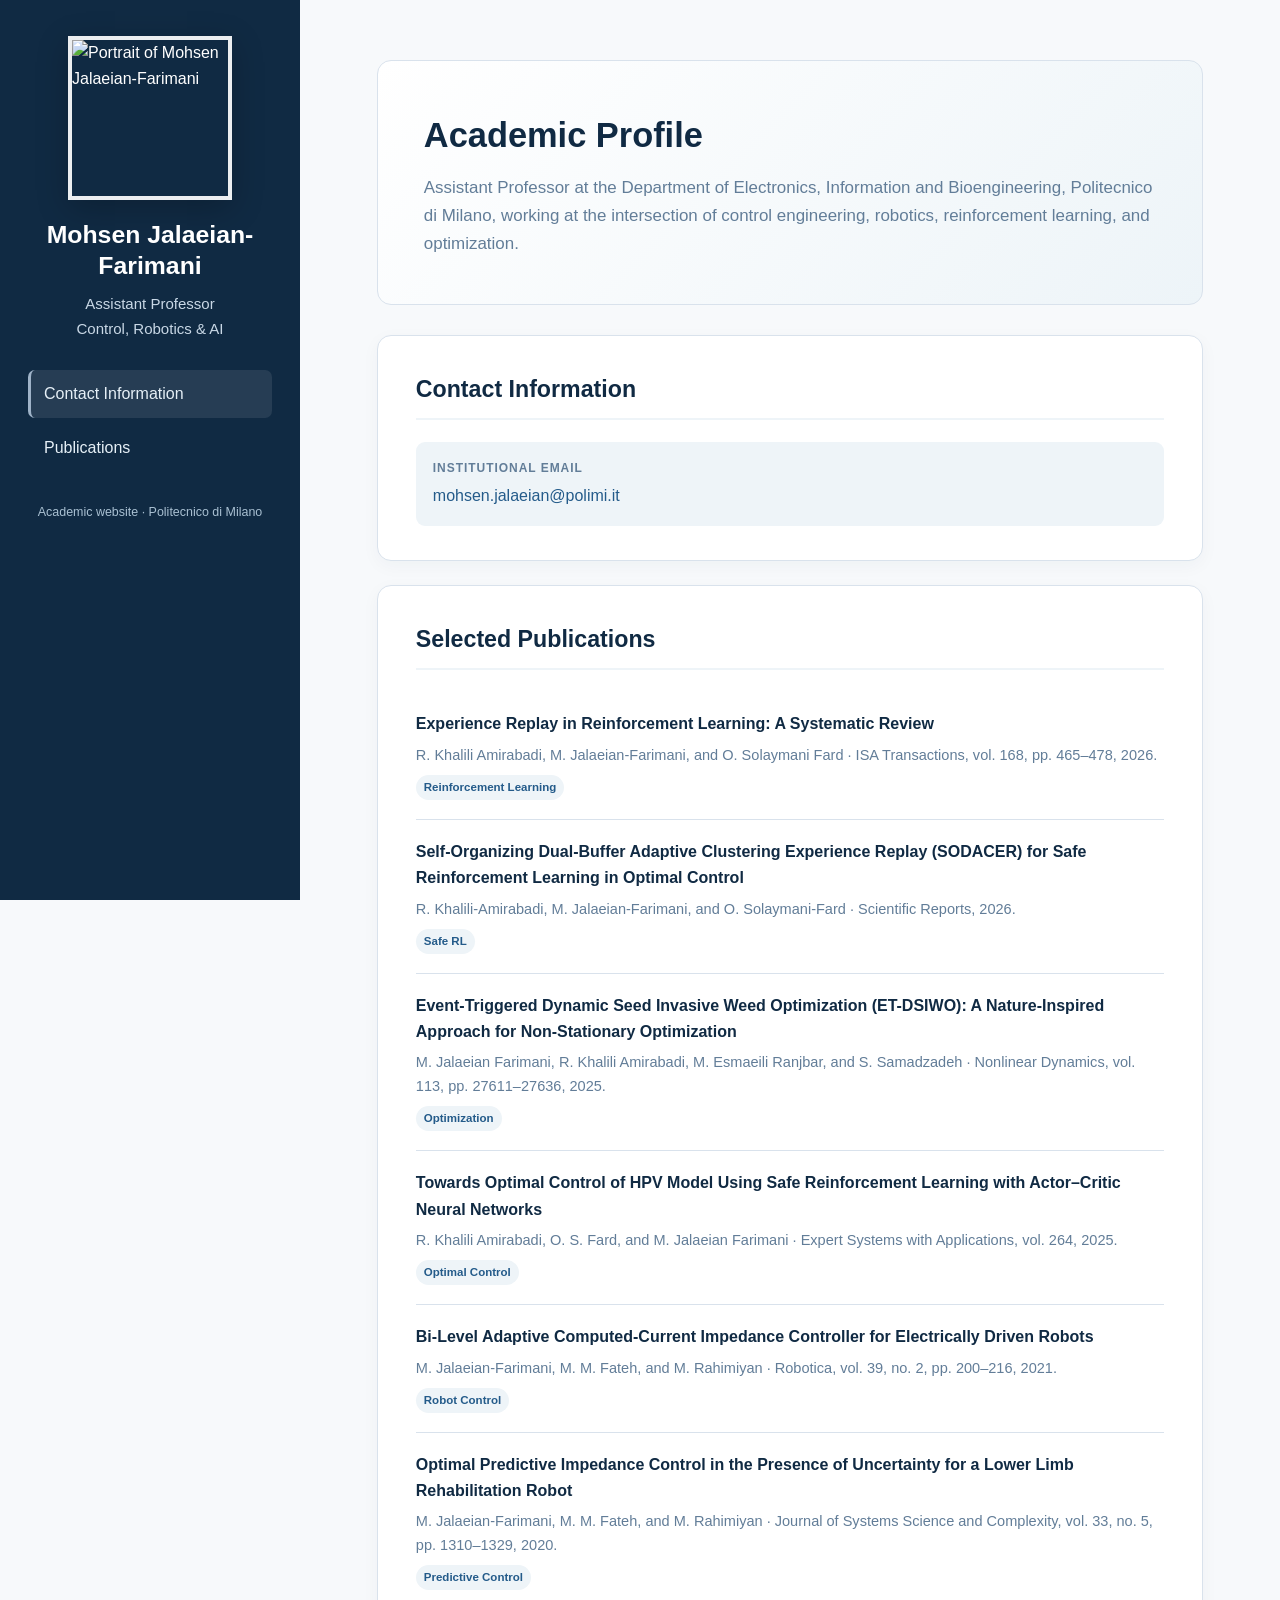
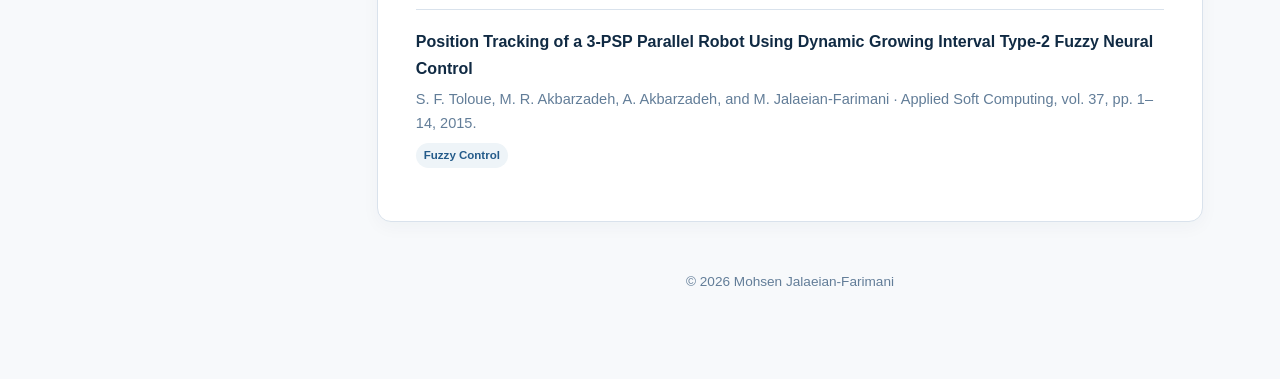
==== index.html @ bcf0e6d8 "Add files via upload" ====
<!DOCTYPE html>
<html lang="en">
<head>
  <meta charset="UTF-8">
  <meta name="viewport" content="width=device-width, initial-scale=1.0">
  <meta name="description" content="Academic profile and selected publications of Mohsen Jalaeian-Farimani.">
  <title>Mohsen Jalaeian-Farimani | Academic Profile</title>
  <style>
    :root{--navy:#102a43;--blue:#245b8a;--pale:#eef4f8;--text:#243b53;--muted:#627d98;--white:#fff;--line:#d9e2ec}
    *{box-sizing:border-box} html{scroll-behavior:smooth} body{margin:0;font-family:Inter,Segoe UI,Arial,sans-serif;color:var(--text);background:#f7f9fb;line-height:1.65}
    a{color:var(--blue);text-decoration:none} a:hover{text-decoration:underline}
    .layout{display:grid;grid-template-columns:300px 1fr;min-height:100vh}
    aside{position:fixed;inset:0 auto 0 0;width:300px;background:var(--navy);color:var(--white);padding:36px 28px;overflow-y:auto}
    .photo{width:164px;height:164px;display:block;margin:0 auto 20px;object-fit:cover;object-position:center;border:4px solid rgba(255,255,255,.92);box-shadow:0 8px 30px rgba(0,0,0,.22)}
    h1{font-size:1.55rem;line-height:1.25;text-align:center;margin:0}.role{text-align:center;color:#c9d8e6;font-size:.94rem;margin:10px 0 28px}
    nav a{display:block;color:#e6f0f7;padding:11px 13px;margin:6px 0;border-radius:7px;border-left:3px solid transparent}nav a:hover,nav a.active{background:rgba(255,255,255,.09);border-left-color:#9fb3c8;text-decoration:none}
    .side-note{font-size:.78rem;color:#a9c0d2;margin-top:30px;text-align:center}
    main{grid-column:2;padding:60px clamp(28px,6vw,90px);max-width:1150px}
    .hero{padding:46px;background:linear-gradient(135deg,#fff,#edf4f8);border:1px solid var(--line);border-radius:14px;margin-bottom:30px}
    .hero h2{font-size:2.15rem;color:var(--navy);margin:0 0 10px}.hero p{font-size:1.06rem;color:var(--muted);max-width:780px;margin:0}
    section{background:#fff;border:1px solid var(--line);border-radius:14px;padding:34px 38px;margin:24px 0;box-shadow:0 5px 18px rgba(16,42,67,.04)}
    h3{font-size:1.45rem;color:var(--navy);margin:0 0 22px;padding-bottom:10px;border-bottom:2px solid var(--pale)}
    .contact-grid{display:grid;grid-template-columns:repeat(auto-fit,minmax(230px,1fr));gap:15px}.contact-card{padding:17px;background:var(--pale);border-radius:9px}.label{display:block;font-size:.75rem;text-transform:uppercase;letter-spacing:.08em;color:var(--muted);font-weight:700;margin-bottom:4px}
    .publication{padding:19px 0;border-bottom:1px solid var(--line)}.publication:last-child{border-bottom:0}.publication-title{font-weight:700;color:var(--navy)}.publication-meta{font-size:.91rem;color:var(--muted);margin-top:5px}.tag{display:inline-block;font-size:.72rem;font-weight:700;background:var(--pale);color:var(--blue);padding:3px 8px;border-radius:999px;margin-top:8px}
    footer{color:var(--muted);font-size:.85rem;text-align:center;padding:25px}
    @media(max-width:820px){.layout{display:block}aside{position:relative;width:100%;min-height:auto}.photo{width:130px;height:130px}nav{display:flex;justify-content:center;gap:8px;flex-wrap:wrap}nav a{display:inline-block}main{padding:28px 18px}.hero,section{padding:25px 22px}.hero h2{font-size:1.7rem}}
  </style>
</head>
<body>
<div class="layout">
  <aside>
    <img class="photo" src="foto.png" alt="Portrait of Mohsen Jalaeian-Farimani">
    <h1>Mohsen Jalaeian-Farimani</h1>
    <div class="role">Assistant Professor<br>Control, Robotics &amp; AI</div>
    <nav aria-label="Main navigation">
      <a href="#contact">Contact Information</a>
      <a href="#publications">Publications</a>
    </nav>
    <div class="side-note">Academic website · Politecnico di Milano</div>
  </aside>

  <main>
    <header class="hero">
      <h2>Academic Profile</h2>
      <p>Assistant Professor at the Department of Electronics, Information and Bioengineering, Politecnico di Milano, working at the intersection of control engineering, robotics, reinforcement learning, and optimization.</p>
    </header>

    <section id="contact">
      <h3>Contact Information</h3>
      <div class="contact-grid">
        <div class="contact-card"><span class="label">Institutional email</span><a href="mailto:mohsen.jalaeian@polimi.it">mohsen.jalaeian@polimi.it</a></div>
      </div>
    </section>

    <section id="publications">
      <h3>Selected Publications</h3>
      <article class="publication"><div class="publication-title">Experience Replay in Reinforcement Learning: A Systematic Review</div><div class="publication-meta">R. Khalili Amirabadi, M. Jalaeian-Farimani, and O. Solaymani Fard · ISA Transactions, vol. 168, pp. 465–478, 2026.</div><span class="tag">Reinforcement Learning</span></article>
      <article class="publication"><div class="publication-title">Self-Organizing Dual-Buffer Adaptive Clustering Experience Replay (SODACER) for Safe Reinforcement Learning in Optimal Control</div><div class="publication-meta">R. Khalili-Amirabadi, M. Jalaeian-Farimani, and O. Solaymani-Fard · Scientific Reports, 2026.</div><span class="tag">Safe RL</span></article>
      <article class="publication"><div class="publication-title">Event-Triggered Dynamic Seed Invasive Weed Optimization (ET-DSIWO): A Nature-Inspired Approach for Non-Stationary Optimization</div><div class="publication-meta">M. Jalaeian Farimani, R. Khalili Amirabadi, M. Esmaeili Ranjbar, and S. Samadzadeh · Nonlinear Dynamics, vol. 113, pp. 27611–27636, 2025.</div><span class="tag">Optimization</span></article>
      <article class="publication"><div class="publication-title">Towards Optimal Control of HPV Model Using Safe Reinforcement Learning with Actor–Critic Neural Networks</div><div class="publication-meta">R. Khalili Amirabadi, O. S. Fard, and M. Jalaeian Farimani · Expert Systems with Applications, vol. 264, 2025.</div><span class="tag">Optimal Control</span></article>
      <article class="publication"><div class="publication-title">Bi-Level Adaptive Computed-Current Impedance Controller for Electrically Driven Robots</div><div class="publication-meta">M. Jalaeian-Farimani, M. M. Fateh, and M. Rahimiyan · Robotica, vol. 39, no. 2, pp. 200–216, 2021.</div><span class="tag">Robot Control</span></article>
      <article class="publication"><div class="publication-title">Optimal Predictive Impedance Control in the Presence of Uncertainty for a Lower Limb Rehabilitation Robot</div><div class="publication-meta">M. Jalaeian-Farimani, M. M. Fateh, and M. Rahimiyan · Journal of Systems Science and Complexity, vol. 33, no. 5, pp. 1310–1329, 2020.</div><span class="tag">Predictive Control</span></article>
      <article class="publication"><div class="publication-title">Position Tracking of a 3-PSP Parallel Robot Using Dynamic Growing Interval Type-2 Fuzzy Neural Control</div><div class="publication-meta">S. F. Toloue, M. R. Akbarzadeh, A. Akbarzadeh, and M. Jalaeian-Farimani · Applied Soft Computing, vol. 37, pp. 1–14, 2015.</div><span class="tag">Fuzzy Control</span></article>
    </section>
    <footer>© <span id="year"></span> Mohsen Jalaeian-Farimani</footer>
  </main>
</div>
<script>
  document.getElementById('year').textContent = new Date().getFullYear();
  const links=[...document.querySelectorAll('nav a')], sections=[...document.querySelectorAll('main section')];
  const observer=new IntersectionObserver(entries=>entries.forEach(entry=>{if(entry.isIntersecting){links.forEach(a=>a.classList.toggle('active',a.getAttribute('href')==='#'+entry.target.id));}}),{rootMargin:'-35% 0px -55%'});
  sections.forEach(section=>observer.observe(section));
</script>
</body>
</html>
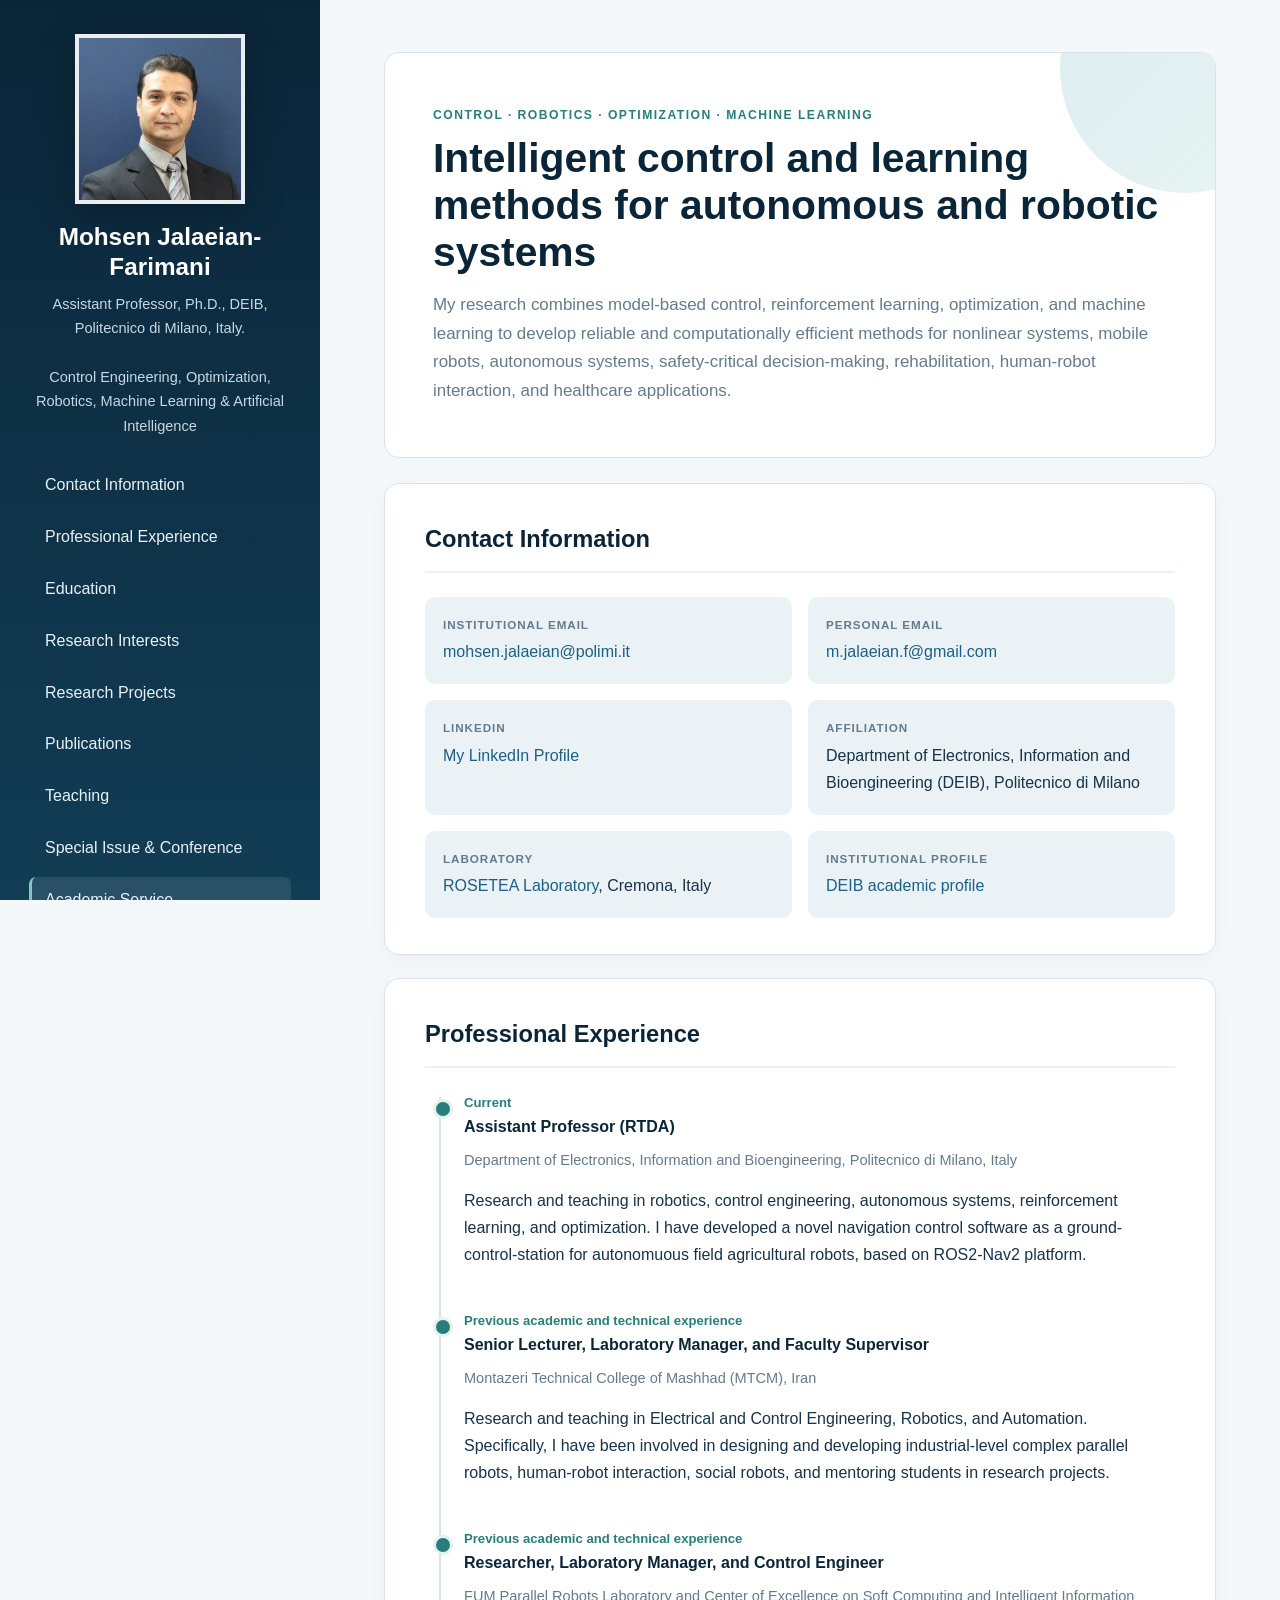
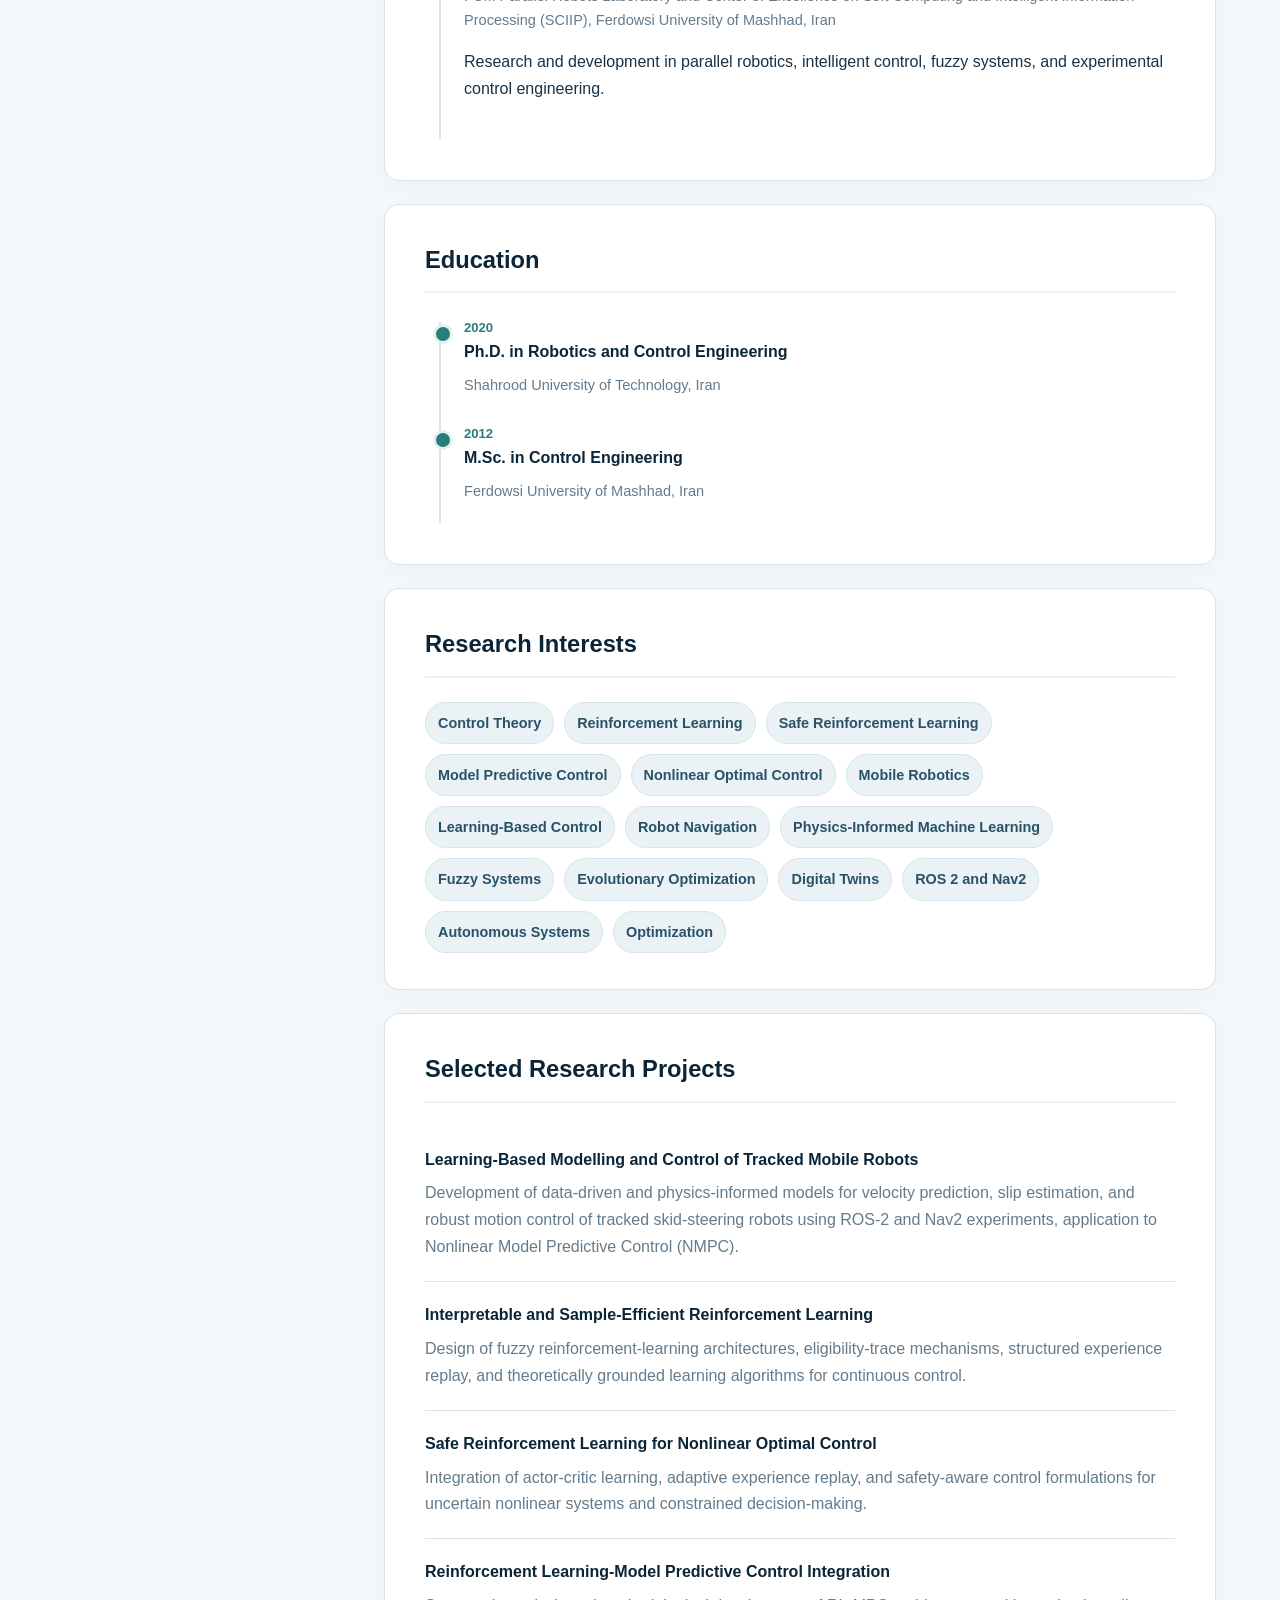
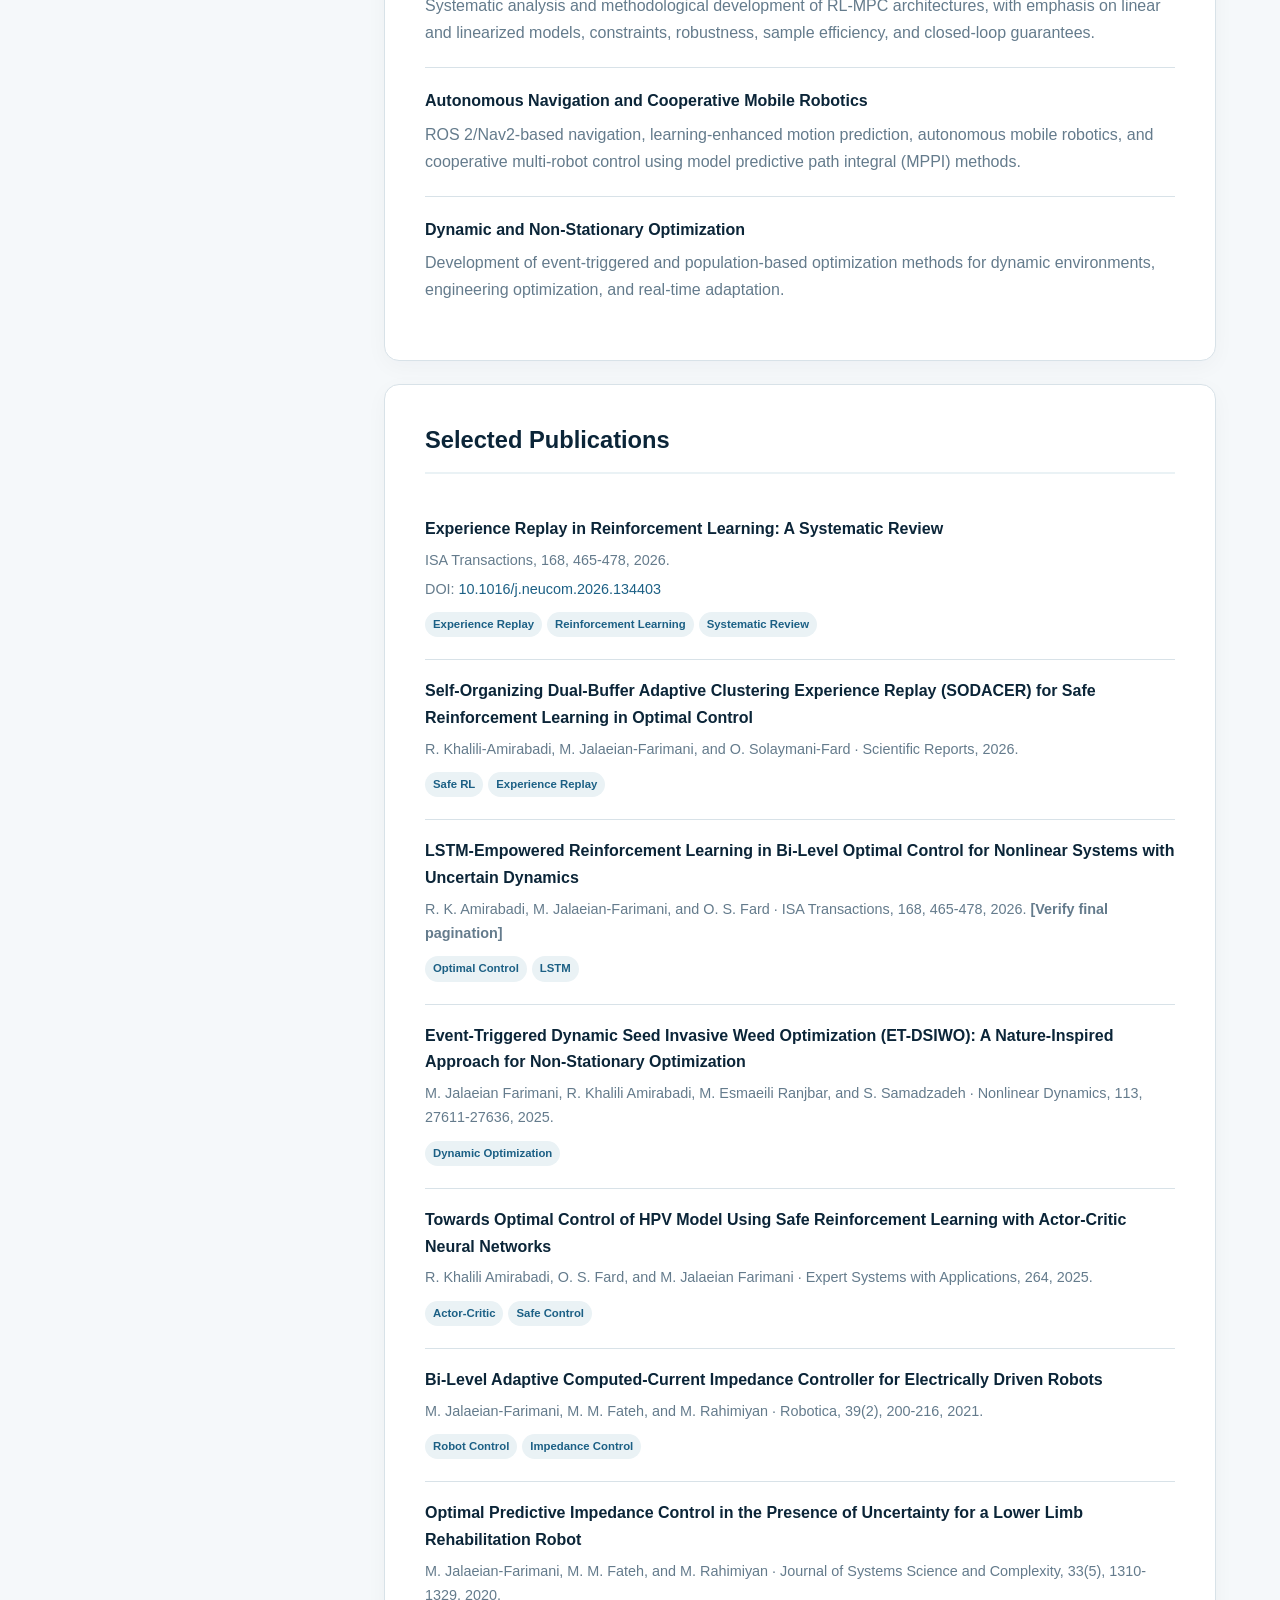
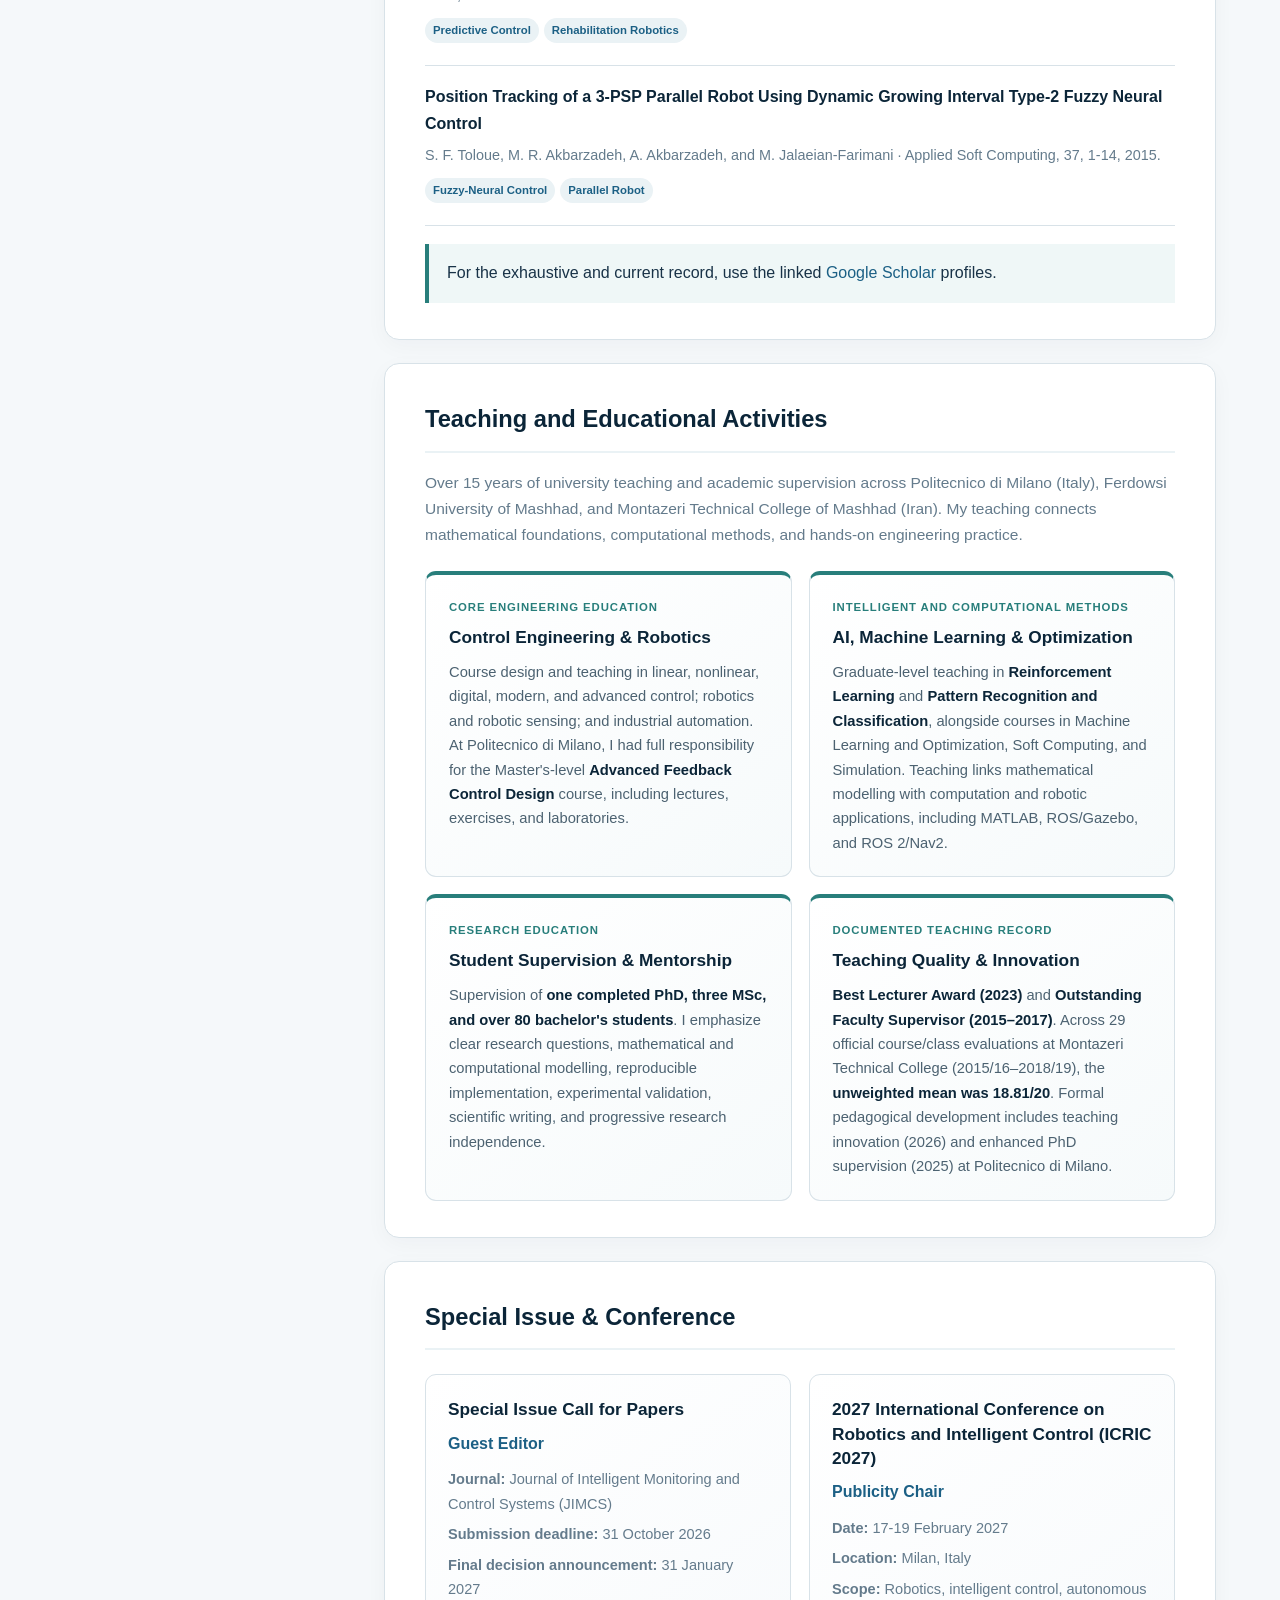
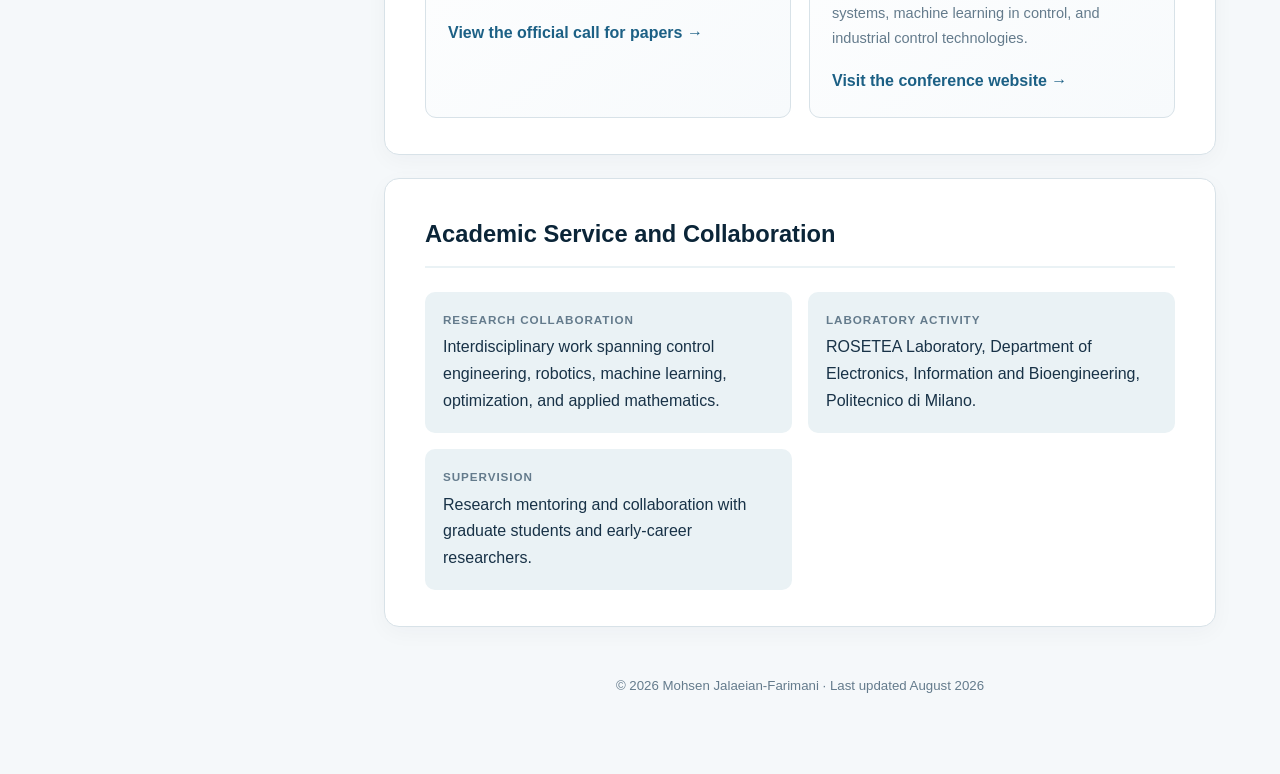
==== commit 5896afcc: "V3" ====
--- a/index.html
+++ b/index.html
@@ -3,73 +3,189 @@
 <head>
   <meta charset="UTF-8">
   <meta name="viewport" content="width=device-width, initial-scale=1.0">
-  <meta name="description" content="Academic profile and selected publications of Mohsen Jalaeian-Farimani.">
-  <title>Mohsen Jalaeian-Farimani | Academic Profile</title>
+  <meta name="description" content="Academic website of Mohsen Jalaeian-Farimani: control engineering, robotics, reinforcement learning, optimization, publications, and projects.">
+  <meta name="author" content="Mohsen Jalaeian-Farimani">
+  <title>Mohsen Jalaeian-Farimani | Control, Robotics and AI</title>
   <style>
-    :root{--navy:#102a43;--blue:#245b8a;--pale:#eef4f8;--text:#243b53;--muted:#627d98;--white:#fff;--line:#d9e2ec}
-    *{box-sizing:border-box} html{scroll-behavior:smooth} body{margin:0;font-family:Inter,Segoe UI,Arial,sans-serif;color:var(--text);background:#f7f9fb;line-height:1.65}
-    a{color:var(--blue);text-decoration:none} a:hover{text-decoration:underline}
-    .layout{display:grid;grid-template-columns:300px 1fr;min-height:100vh}
-    aside{position:fixed;inset:0 auto 0 0;width:300px;background:var(--navy);color:var(--white);padding:36px 28px;overflow-y:auto}
-    .photo{width:164px;height:164px;display:block;margin:0 auto 20px;object-fit:cover;object-position:center;border:4px solid rgba(255,255,255,.92);box-shadow:0 8px 30px rgba(0,0,0,.22)}
-    h1{font-size:1.55rem;line-height:1.25;text-align:center;margin:0}.role{text-align:center;color:#c9d8e6;font-size:.94rem;margin:10px 0 28px}
-    nav a{display:block;color:#e6f0f7;padding:11px 13px;margin:6px 0;border-radius:7px;border-left:3px solid transparent}nav a:hover,nav a.active{background:rgba(255,255,255,.09);border-left-color:#9fb3c8;text-decoration:none}
-    .side-note{font-size:.78rem;color:#a9c0d2;margin-top:30px;text-align:center}
-    main{grid-column:2;padding:60px clamp(28px,6vw,90px);max-width:1150px}
-    .hero{padding:46px;background:linear-gradient(135deg,#fff,#edf4f8);border:1px solid var(--line);border-radius:14px;margin-bottom:30px}
-    .hero h2{font-size:2.15rem;color:var(--navy);margin:0 0 10px}.hero p{font-size:1.06rem;color:var(--muted);max-width:780px;margin:0}
-    section{background:#fff;border:1px solid var(--line);border-radius:14px;padding:34px 38px;margin:24px 0;box-shadow:0 5px 18px rgba(16,42,67,.04)}
-    h3{font-size:1.45rem;color:var(--navy);margin:0 0 22px;padding-bottom:10px;border-bottom:2px solid var(--pale)}
-    .contact-grid{display:grid;grid-template-columns:repeat(auto-fit,minmax(230px,1fr));gap:15px}.contact-card{padding:17px;background:var(--pale);border-radius:9px}.label{display:block;font-size:.75rem;text-transform:uppercase;letter-spacing:.08em;color:var(--muted);font-weight:700;margin-bottom:4px}
-    .publication{padding:19px 0;border-bottom:1px solid var(--line)}.publication:last-child{border-bottom:0}.publication-title{font-weight:700;color:var(--navy)}.publication-meta{font-size:.91rem;color:var(--muted);margin-top:5px}.tag{display:inline-block;font-size:.72rem;font-weight:700;background:var(--pale);color:var(--blue);padding:3px 8px;border-radius:999px;margin-top:8px}
-    footer{color:var(--muted);font-size:.85rem;text-align:center;padding:25px}
-    @media(max-width:820px){.layout{display:block}aside{position:relative;width:100%;min-height:auto}.photo{width:130px;height:130px}nav{display:flex;justify-content:center;gap:8px;flex-wrap:wrap}nav a{display:inline-block}main{padding:28px 18px}.hero,section{padding:25px 22px}.hero h2{font-size:1.7rem}}
+    :root{--ink:#183247;--navy:#0b2538;--blue:#1c6085;--teal:#287e7b;--paper:#f5f8fa;--white:#fff;--muted:#647b8c;--line:#d8e2e8;--soft:#eaf2f5;--warn:#fff8df}
+    *{box-sizing:border-box}html{scroll-behavior:smooth}body{margin:0;font-family:Inter,"Segoe UI",Arial,sans-serif;color:var(--ink);background:var(--paper);line-height:1.68}a{color:var(--blue);text-decoration:none}a:hover{text-decoration:underline}
+    .shell{display:grid;grid-template-columns:320px minmax(0,1fr);min-height:100vh}.sidebar{position:fixed;left:0;top:0;bottom:0;width:320px;background:linear-gradient(180deg,var(--navy),#113d55);color:#fff;padding:34px 29px;overflow:auto}.portrait{width:170px;height:170px;object-fit:cover;display:block;margin:0 auto 18px;border:4px solid rgba(255,255,255,.92);box-shadow:0 12px 35px rgba(0,0,0,.25)}.name{text-align:center;font-size:1.52rem;line-height:1.25;margin:0}.subtitle{text-align:center;color:#c6d9e4;font-size:.91rem;margin:9px 0 24px}.sidebar nav a{display:flex;align-items:center;color:#e8f2f6;padding:10px 13px;border-radius:7px;margin:5px 0;border-left:3px solid transparent}.sidebar nav a:hover,.sidebar nav a.active{background:rgba(255,255,255,.1);border-left-color:#88c4c0;text-decoration:none}.quick-links{border-top:1px solid rgba(255,255,255,.18);margin-top:24px;padding-top:20px;display:flex;gap:10px;justify-content:center;flex-wrap:wrap}.quick-links a{font-size:.78rem;color:#e8f2f6;border:1px solid rgba(255,255,255,.3);padding:5px 9px;border-radius:999px}
+    main{grid-column:2;padding:52px clamp(28px,5vw,78px);max-width:1280px}.hero{position:relative;overflow:hidden;background:#fff;border:1px solid var(--line);border-radius:15px;padding:52px 48px;margin-bottom:25px}.hero:after{content:"";position:absolute;width:250px;height:250px;border-radius:50%;right:-95px;top:-110px;background:linear-gradient(135deg,#dcecf1,#e7f4f1)}.eyebrow{color:var(--teal);font-weight:800;letter-spacing:.12em;text-transform:uppercase;font-size:.76rem}.hero h2{font-size:2.55rem;line-height:1.15;color:var(--navy);margin:10px 0 15px;max-width:820px}.hero p{font-size:1.06rem;color:var(--muted);max-width:850px;margin:0}.draft-note{margin-top:20px;background:var(--warn);border-left:4px solid #ca9b20;padding:12px 15px;font-size:.86rem;max-width:900px}
+    section{background:#fff;border:1px solid var(--line);border-radius:15px;padding:36px 40px;margin:23px 0;box-shadow:0 6px 22px rgba(11,37,56,.035)}section h3{font-size:1.48rem;color:var(--navy);margin:0 0 24px;padding-bottom:11px;border-bottom:2px solid var(--soft)}h4{color:var(--navy);margin:0 0 7px}.grid{display:grid;grid-template-columns:repeat(auto-fit,minmax(240px,1fr));gap:16px}.card{padding:18px;background:var(--soft);border-radius:10px}.label{display:block;font-size:.73rem;text-transform:uppercase;letter-spacing:.08em;font-weight:800;color:var(--muted);margin-bottom:5px}.timeline{position:relative;margin-left:8px}.timeline:before{content:"";position:absolute;left:6px;top:5px;bottom:5px;width:2px;background:var(--line)}.timeline-item{position:relative;padding:0 0 25px 31px}.timeline-item:before{content:"";position:absolute;left:0;top:7px;width:14px;height:14px;border-radius:50%;background:var(--teal);border:3px solid #e3f1f0}.period{font-size:.82rem;color:var(--teal);font-weight:800}.meta{color:var(--muted);font-size:.91rem}.interests{display:flex;flex-wrap:wrap;gap:10px}.interest{background:var(--soft);border:1px solid #d4e6ea;padding:8px 12px;border-radius:999px;font-size:.9rem;font-weight:650;color:#285269}.project{padding:20px 0;border-bottom:1px solid var(--line)}.project:last-child,.pub:last-child{border-bottom:0}.project p{margin:6px 0 0;color:var(--muted)}.pub{padding:18px 0;border-bottom:1px solid var(--line)}.pub-title{font-weight:750;color:var(--navy)}.pub-meta{font-size:.9rem;color:var(--muted);margin-top:5px}.chips{margin-top:9px}.chip{display:inline-block;font-size:.71rem;font-weight:800;background:var(--soft);color:var(--blue);padding:3px 8px;border-radius:999px;margin:0 5px 4px 0}.two-col{display:grid;grid-template-columns:1fr 1fr;gap:20px}.event-grid{display:grid;grid-template-columns:repeat(auto-fit,minmax(290px,1fr));gap:18px}.event-card{padding:22px;border:1px solid var(--line);border-radius:11px;background:linear-gradient(145deg,#fff,#f7fafc)}.event-card h4{font-size:1.08rem;line-height:1.4;color:var(--navy);margin:0 0 9px}.event-role{font-weight:800;color:var(--blue);margin-bottom:10px}.event-meta{font-size:.91rem;color:var(--muted);margin:6px 0}.event-link{display:inline-block;margin-top:12px;font-weight:750}.callout{background:#eff7f7;border-left:4px solid var(--teal);padding:16px 18px;margin-top:18px}.footer{text-align:center;color:var(--muted);font-size:.83rem;padding:25px}
+    @media(max-width:880px){.shell{display:block}.sidebar{position:relative;width:100%;bottom:auto}.portrait{width:135px;height:135px}.sidebar nav{display:flex;flex-wrap:wrap;justify-content:center}.sidebar nav a{display:inline-flex}main{padding:27px 17px}.hero,section{padding:27px 23px}.hero h2{font-size:1.85rem}.two-col{grid-template-columns:1fr}}
+    @media print{.sidebar{display:none}.shell{display:block}main{padding:0;max-width:none}section,.hero{box-shadow:none;break-inside:avoid}.draft-note{display:none}}
+
+    /* Teaching: four balanced, responsive academic-profile cards */
+    .teaching-intro{max-width:880px;margin:-7px 0 23px;color:var(--muted);font-size:.97rem}
+    .teaching-grid{display:grid;grid-template-columns:repeat(2,minmax(0,1fr));gap:17px}
+    .teaching-card{min-width:0;padding:23px 23px 21px;border:1px solid var(--line);border-top:4px solid var(--teal);border-radius:11px;background:linear-gradient(145deg,#fff,#f6fafb)}
+    .teaching-card-kicker{display:block;margin-bottom:9px;color:var(--teal);font-size:.71rem;letter-spacing:.08em;font-weight:800;text-transform:uppercase}
+    .teaching-card h4{font-size:1.08rem;line-height:1.38;margin:0 0 10px}
+    .teaching-card p{font-size:.92rem;line-height:1.66;color:#4c6271;margin:0}
+    .teaching-card strong{color:var(--navy);font-weight:750}
+    @media(max-width:650px){.teaching-grid{grid-template-columns:1fr}.teaching-card{padding:20px}}
+    @media print{.teaching-card{break-inside:avoid}}
   </style>
 </head>
 <body>
-<div class="layout">
-  <aside>
-    <img class="photo" src="foto.png" alt="Portrait of Mohsen Jalaeian-Farimani">
-    <h1>Mohsen Jalaeian-Farimani</h1>
-    <div class="role">Assistant Professor<br>Control, Robotics &amp; AI</div>
-    <nav aria-label="Main navigation">
+<div class="shell">
+  <aside class="sidebar">
+    <img class="portrait" src="foto.png" alt="Portrait of Mohsen Jalaeian-Farimani">
+    <h1 class="name">Mohsen Jalaeian-Farimani</h1>
+    <div class="subtitle">Assistant Professor, Ph.D., DEIB, Politecnico di Milano, Italy.</div>
+    <div class="subtitle">Control Engineering, Optimization, Robotics, Machine Learning &amp; Artificial Intelligence</div>
+    <nav aria-label="Website sections">
       <a href="#contact">Contact Information</a>
+      <a href="#employment">Professional Experience</a>
+      <a href="#education">Education</a>
+      <a href="#interests">Research Interests</a>
+      <a href="#projects">Research Projects</a>
       <a href="#publications">Publications</a>
+      <a href="#teaching">Teaching</a>
+      <a href="#academic-events">Special Issue &amp; Conference</a>
+      <a href="#service">Academic Service</a>
     </nav>
-    <div class="side-note">Academic website · Politecnico di Milano</div>
+    <div class="quick-links">
+      <a href="https://scholar.google.com/citations?hl=en&amp;user=LU7XWE8AAAAJ" target="_blank" rel="noopener">Scholar</a>
+      <a href="https://re.public.polimi.it/cris/rp/rp246967" target="_blank" rel="noopener">Polimi Research</a>
+      <a href="https://github.com/MohsenJalaeian" target="_blank" rel="noopener">GitHub</a>
+      <a href="mailto:mohsen.jalaeian@polimi.it">Email</a>
+    </div>
   </aside>
 
   <main>
     <header class="hero">
-      <h2>Academic Profile</h2>
-      <p>Assistant Professor at the Department of Electronics, Information and Bioengineering, Politecnico di Milano, working at the intersection of control engineering, robotics, reinforcement learning, and optimization.</p>
+      <div class="eyebrow">Control · Robotics · Optimization · Machine Learning</div>
+      <h2>Intelligent control and learning methods for autonomous and robotic systems</h2>
+      <p>My research combines model-based control, reinforcement learning, optimization, and machine learning to develop reliable and computationally efficient methods for nonlinear systems, mobile robots, autonomous systems, safety-critical decision-making, rehabilitation, human-robot interaction, and healthcare applications.</p>
     </header>
 
     <section id="contact">
       <h3>Contact Information</h3>
-      <div class="contact-grid">
-        <div class="contact-card"><span class="label">Institutional email</span><a href="mailto:mohsen.jalaeian@polimi.it">mohsen.jalaeian@polimi.it</a></div>
+      <div class="grid">
+        <div class="card"><span class="label">Institutional email</span><a href="mailto:mohsen.jalaeian@polimi.it">mohsen.jalaeian@polimi.it</a></div>
+        <div class="card"><span class="label">Personal email</span><a href="mailto:m.jalaeian.f@gmail.com">m.jalaeian.f@gmail.com</a></div>
+        <div class="card"><span class="label">LinkedIn</span><a href="https://www.linkedin.com/in/mohsen-jalaeian-farimani/">My LinkedIn Profile</a></div>
+        <div class="card"><span class="label">Affiliation</span>Department of Electronics, Information and Bioengineering (DEIB), Politecnico di Milano</div>
+        <div class="card"><span class="label">Laboratory</span><a href="https://rosetea.deib.polimi.it/?page_id=155" target="_blank" rel="noopener">ROSETEA Laboratory</a>, Cremona, Italy</div>
+        <div class="card"><span class="label">Institutional profile</span><a href="https://www.deib.polimi.it/eng/people/details/2012404" target="_blank" rel="noopener">DEIB academic profile</a></div>
       </div>
+    </section>
+
+    <section id="employment">
+      <h3>Professional Experience</h3>
+      <div class="timeline">
+        <div class="timeline-item"><div class="period">Current</div><h4>Assistant Professor (RTDA)</h4><div class="meta">Department of Electronics, Information and Bioengineering, Politecnico di Milano, Italy</div><p>Research and teaching in robotics, control engineering, autonomous systems, reinforcement learning, and optimization. I have developed a novel navigation control software as a ground-control-station for autonomuous field agricultural robots, based on ROS2-Nav2 platform.</p></div>
+        <div class="timeline-item"><div class="period">Previous academic and technical experience</div><h4>Senior Lecturer, Laboratory Manager, and Faculty Supervisor</h4><div class="meta">Montazeri Technical College of Mashhad (MTCM), Iran</div><p>Research and teaching in Electrical and Control Engineering, Robotics, and Automation. Specifically, I have been involved in designing and developing industrial-level complex parallel robots, human-robot interaction, social robots, and mentoring students in research projects.</p></div>
+        <div class="timeline-item"><div class="period">Previous academic and technical experience</div><h4>Researcher, Laboratory Manager, and Control Engineer</h4><div class="meta">FUM Parallel Robots Laboratory and Center of Excellence on Soft Computing and Intelligent Information Processing (SCIIP), Ferdowsi University of Mashhad, Iran</div><p>Research and development in parallel robotics, intelligent control, fuzzy systems, and experimental control engineering.</p></div>
+      </div>
+    </section>
+
+    <section id="education">
+      <h3>Education</h3>
+      <div class="timeline">
+        <div class="timeline-item"><div class="period">2020</div><h4>Ph.D. in Robotics and Control Engineering</h4><div class="meta">Shahrood University of Technology, Iran</div></div>
+        <div class="timeline-item"><div class="period">2012</div><h4>M.Sc. in Control Engineering</h4><div class="meta">Ferdowsi University of Mashhad, Iran</div></div>
+      </div>
+    </section>
+
+    <section id="interests">
+      <h3>Research Interests</h3>
+      <div class="interests">
+        <span class="interest">Control Theory</span><span class="interest">Reinforcement Learning</span><span class="interest">Safe Reinforcement Learning</span><span class="interest">Model Predictive Control</span><span class="interest">Nonlinear Optimal Control</span><span class="interest">Mobile Robotics</span><span class="interest">Learning-Based Control</span><span class="interest">Robot Navigation</span><span class="interest">Physics-Informed Machine Learning</span><span class="interest">Fuzzy Systems</span><span class="interest">Evolutionary Optimization</span><span class="interest">Digital Twins</span><span class="interest">ROS 2 and Nav2</span><span class="interest">Autonomous Systems</span><span class="interest">Optimization</span>
+      </div>
+    </section>
+
+    <section id="projects">
+      <h3>Selected Research Projects</h3>
+      <article class="project"><h4>Learning-Based Modelling and Control of Tracked Mobile Robots</h4><p>Development of data-driven and physics-informed models for velocity prediction, slip estimation, and robust motion control of tracked skid-steering robots using ROS-2 and Nav2 experiments, application to Nonlinear Model Predictive Control (NMPC).</p></article>
+      <article class="project"><h4>Interpretable and Sample-Efficient Reinforcement Learning</h4><p>Design of fuzzy reinforcement-learning architectures, eligibility-trace mechanisms, structured experience replay, and theoretically grounded learning algorithms for continuous control.</p></article>
+      <article class="project"><h4>Safe Reinforcement Learning for Nonlinear Optimal Control</h4><p>Integration of actor-critic learning, adaptive experience replay, and safety-aware control formulations for uncertain nonlinear systems and constrained decision-making.</p></article>
+      <article class="project"><h4>Reinforcement Learning-Model Predictive Control Integration</h4><p>Systematic analysis and methodological development of RL-MPC architectures, with emphasis on linear and linearized models, constraints, robustness, sample efficiency, and closed-loop guarantees.</p></article>
+      <article class="project"><h4>Autonomous Navigation and Cooperative Mobile Robotics</h4><p>ROS 2/Nav2-based navigation, learning-enhanced motion prediction, autonomous mobile robotics, and cooperative multi-robot control using model predictive path integral (MPPI) methods.</p></article>
+      <article class="project"><h4>Dynamic and Non-Stationary Optimization</h4><p>Development of event-triggered and population-based optimization methods for dynamic environments, engineering optimization, and real-time adaptation.</p></article>
     </section>
 
     <section id="publications">
       <h3>Selected Publications</h3>
-      <article class="publication"><div class="publication-title">Experience Replay in Reinforcement Learning: A Systematic Review</div><div class="publication-meta">R. Khalili Amirabadi, M. Jalaeian-Farimani, and O. Solaymani Fard · ISA Transactions, vol. 168, pp. 465–478, 2026.</div><span class="tag">Reinforcement Learning</span></article>
-      <article class="publication"><div class="publication-title">Self-Organizing Dual-Buffer Adaptive Clustering Experience Replay (SODACER) for Safe Reinforcement Learning in Optimal Control</div><div class="publication-meta">R. Khalili-Amirabadi, M. Jalaeian-Farimani, and O. Solaymani-Fard · Scientific Reports, 2026.</div><span class="tag">Safe RL</span></article>
-      <article class="publication"><div class="publication-title">Event-Triggered Dynamic Seed Invasive Weed Optimization (ET-DSIWO): A Nature-Inspired Approach for Non-Stationary Optimization</div><div class="publication-meta">M. Jalaeian Farimani, R. Khalili Amirabadi, M. Esmaeili Ranjbar, and S. Samadzadeh · Nonlinear Dynamics, vol. 113, pp. 27611–27636, 2025.</div><span class="tag">Optimization</span></article>
-      <article class="publication"><div class="publication-title">Towards Optimal Control of HPV Model Using Safe Reinforcement Learning with Actor–Critic Neural Networks</div><div class="publication-meta">R. Khalili Amirabadi, O. S. Fard, and M. Jalaeian Farimani · Expert Systems with Applications, vol. 264, 2025.</div><span class="tag">Optimal Control</span></article>
-      <article class="publication"><div class="publication-title">Bi-Level Adaptive Computed-Current Impedance Controller for Electrically Driven Robots</div><div class="publication-meta">M. Jalaeian-Farimani, M. M. Fateh, and M. Rahimiyan · Robotica, vol. 39, no. 2, pp. 200–216, 2021.</div><span class="tag">Robot Control</span></article>
-      <article class="publication"><div class="publication-title">Optimal Predictive Impedance Control in the Presence of Uncertainty for a Lower Limb Rehabilitation Robot</div><div class="publication-meta">M. Jalaeian-Farimani, M. M. Fateh, and M. Rahimiyan · Journal of Systems Science and Complexity, vol. 33, no. 5, pp. 1310–1329, 2020.</div><span class="tag">Predictive Control</span></article>
-      <article class="publication"><div class="publication-title">Position Tracking of a 3-PSP Parallel Robot Using Dynamic Growing Interval Type-2 Fuzzy Neural Control</div><div class="publication-meta">S. F. Toloue, M. R. Akbarzadeh, A. Akbarzadeh, and M. Jalaeian-Farimani · Applied Soft Computing, vol. 37, pp. 1–14, 2015.</div><span class="tag">Fuzzy Control</span></article>
+      <article class="pub"><div class="pub-title">Experience Replay in Reinforcement Learning: A Systematic Review</div><div class="pub-meta">ISA Transactions, 168, 465-478, 2026.</div><div class="pub-meta">DOI: <a href="https://doi.org/10.1016/j.neucom.2026.134403" target="_blank" rel="noopener">10.1016/j.neucom.2026.134403</a></div><div class="chips"><span class="chip">Experience Replay</span><span class="chip">Reinforcement Learning</span><span class="chip">Systematic Review</span></div></article>
+      <article class="pub"><div class="pub-title">Self-Organizing Dual-Buffer Adaptive Clustering Experience Replay (SODACER) for Safe Reinforcement Learning in Optimal Control</div><div class="pub-meta">R. Khalili-Amirabadi, M. Jalaeian-Farimani, and O. Solaymani-Fard · Scientific Reports, 2026.</div><div class="chips"><span class="chip">Safe RL</span><span class="chip">Experience Replay</span></div></article>
+      <article class="pub"><div class="pub-title">LSTM-Empowered Reinforcement Learning in Bi-Level Optimal Control for Nonlinear Systems with Uncertain Dynamics</div><div class="pub-meta">R. K. Amirabadi, M. Jalaeian-Farimani, and O. S. Fard · ISA Transactions, 168, 465-478, 2026. <strong>[Verify final pagination]</strong></div><div class="chips"><span class="chip">Optimal Control</span><span class="chip">LSTM</span></div></article>
+      <article class="pub"><div class="pub-title">Event-Triggered Dynamic Seed Invasive Weed Optimization (ET-DSIWO): A Nature-Inspired Approach for Non-Stationary Optimization</div><div class="pub-meta">M. Jalaeian Farimani, R. Khalili Amirabadi, M. Esmaeili Ranjbar, and S. Samadzadeh · Nonlinear Dynamics, 113, 27611-27636, 2025.</div><div class="chips"><span class="chip">Dynamic Optimization</span></div></article>
+      <article class="pub"><div class="pub-title">Towards Optimal Control of HPV Model Using Safe Reinforcement Learning with Actor-Critic Neural Networks</div><div class="pub-meta">R. Khalili Amirabadi, O. S. Fard, and M. Jalaeian Farimani · Expert Systems with Applications, 264, 2025.</div><div class="chips"><span class="chip">Actor-Critic</span><span class="chip">Safe Control</span></div></article>
+      <article class="pub"><div class="pub-title">Bi-Level Adaptive Computed-Current Impedance Controller for Electrically Driven Robots</div><div class="pub-meta">M. Jalaeian-Farimani, M. M. Fateh, and M. Rahimiyan · Robotica, 39(2), 200-216, 2021.</div><div class="chips"><span class="chip">Robot Control</span><span class="chip">Impedance Control</span></div></article>
+      <article class="pub"><div class="pub-title">Optimal Predictive Impedance Control in the Presence of Uncertainty for a Lower Limb Rehabilitation Robot</div><div class="pub-meta">M. Jalaeian-Farimani, M. M. Fateh, and M. Rahimiyan · Journal of Systems Science and Complexity, 33(5), 1310-1329, 2020.</div><div class="chips"><span class="chip">Predictive Control</span><span class="chip">Rehabilitation Robotics</span></div></article>
+      <article class="pub"><div class="pub-title">Position Tracking of a 3-PSP Parallel Robot Using Dynamic Growing Interval Type-2 Fuzzy Neural Control</div><div class="pub-meta">S. F. Toloue, M. R. Akbarzadeh, A. Akbarzadeh, and M. Jalaeian-Farimani · Applied Soft Computing, 37, 1-14, 2015.</div><div class="chips"><span class="chip">Fuzzy-Neural Control</span><span class="chip">Parallel Robot</span></div></article>
+      <div class="callout">For the exhaustive and current record, use the linked <a href="https://scholar.google.com/citations?hl=en&amp;user=LU7XWE8AAAAJ">Google Scholar</a> profiles.</div>
     </section>
-    <footer>© <span id="year"></span> Mohsen Jalaeian-Farimani</footer>
+
+    <section id="teaching" aria-labelledby="teaching-title">
+      <h3 id="teaching-title">Teaching and Educational Activities</h3>
+      <p class="teaching-intro">Over 15 years of university teaching and academic supervision across Politecnico di Milano (Italy), Ferdowsi University of Mashhad, and Montazeri Technical College of Mashhad (Iran). My teaching connects mathematical foundations, computational methods, and hands-on engineering practice.</p>
+      <div class="teaching-grid">
+        <article class="teaching-card">
+          <span class="teaching-card-kicker">Core engineering education</span>
+          <h4>Control Engineering &amp; Robotics</h4>
+          <p>Course design and teaching in linear, nonlinear, digital, modern, and advanced control; robotics and robotic sensing; and industrial automation. At Politecnico di Milano, I had full responsibility for the Master's-level <strong>Advanced Feedback Control Design</strong> course, including lectures, exercises, and laboratories.</p>
+        </article>
+        <article class="teaching-card">
+          <span class="teaching-card-kicker">Intelligent and computational methods</span>
+          <h4>AI, Machine Learning &amp; Optimization</h4>
+          <p>Graduate-level teaching in <strong>Reinforcement Learning</strong> and <strong>Pattern Recognition and Classification</strong>, alongside courses in Machine Learning and Optimization, Soft Computing, and Simulation. Teaching links mathematical modelling with computation and robotic applications, including MATLAB, ROS/Gazebo, and ROS 2/Nav2.</p>
+        </article>
+        <article class="teaching-card">
+          <span class="teaching-card-kicker">Research education</span>
+          <h4>Student Supervision &amp; Mentorship</h4>
+          <p>Supervision of <strong>one completed PhD, three MSc, and over 80 bachelor's students</strong>. I emphasize clear research questions, mathematical and computational modelling, reproducible implementation, experimental validation, scientific writing, and progressive research independence.</p>
+        </article>
+        <article class="teaching-card">
+          <span class="teaching-card-kicker">Documented teaching record</span>
+          <h4>Teaching Quality &amp; Innovation</h4>
+          <p><strong>Best Lecturer Award (2023)</strong> and <strong>Outstanding Faculty Supervisor (2015–2017)</strong>. Across 29 official course/class evaluations at Montazeri Technical College (2015/16–2018/19), the <strong>unweighted mean was 18.81/20</strong>. Formal pedagogical development includes teaching innovation (2026) and enhanced PhD supervision (2025) at Politecnico di Milano.</p>
+        </article>
+      </div>
+    </section>
+
+    <section id="academic-events">
+      <h3>Special Issue &amp; Conference</h3>
+      <div class="event-grid">
+        <article class="event-card">
+          <h4>Special Issue Call for Papers</h4>
+          <div class="event-role">Guest Editor</div>
+          <div class="event-meta"><strong>Journal:</strong> Journal of Intelligent Monitoring and Control Systems (JIMCS)</div>
+          <div class="event-meta"><strong>Submission deadline:</strong> 31 October 2026</div>
+          <div class="event-meta"><strong>Final decision announcement:</strong> 31 January 2027</div>
+          <a class="event-link" href="https://www.volksonpress.com/journal/jimcs/call-for-papers/2084162466402562049" target="_blank" rel="noopener noreferrer">View the official call for papers →</a>
+        </article>
+
+        <article class="event-card">
+          <h4>2027 International Conference on Robotics and Intelligent Control (ICRIC 2027)</h4>
+          <div class="event-role">Publicity Chair</div>
+          <div class="event-meta"><strong>Date:</strong> 17-19 February 2027</div>
+          <div class="event-meta"><strong>Location:</strong> Milan, Italy</div>
+          <div class="event-meta"><strong>Scope:</strong> Robotics, intelligent control, autonomous systems, machine learning in control, and industrial control technologies.</div>
+          <a class="event-link" href="https://icric.org/" target="_blank" rel="noopener noreferrer">Visit the conference website →</a>
+        </article>
+      </div>
+    </section>
+
+    <section id="service">
+      <h3>Academic Service and Collaboration</h3>
+      <div class="grid">
+        <div class="card"><span class="label">Research collaboration</span>Interdisciplinary work spanning control engineering, robotics, machine learning, optimization, and applied mathematics.</div>
+        <div class="card"><span class="label">Laboratory activity</span>ROSETEA Laboratory, Department of Electronics, Information and Bioengineering, Politecnico di Milano.</div>
+        <div class="card"><span class="label">Supervision</span>Research mentoring and collaboration with graduate students and early-career researchers.</div>
+      </div>
+    </section>
+    <div class="footer">© <span id="year"></span> Mohsen Jalaeian-Farimani · Last updated <span id="updated"></span></div>
   </main>
 </div>
 <script>
-  document.getElementById('year').textContent = new Date().getFullYear();
+  document.getElementById('year').textContent=new Date().getFullYear();
+  document.getElementById('updated').textContent='August 2026';
   const links=[...document.querySelectorAll('nav a')], sections=[...document.querySelectorAll('main section')];
-  const observer=new IntersectionObserver(entries=>entries.forEach(entry=>{if(entry.isIntersecting){links.forEach(a=>a.classList.toggle('active',a.getAttribute('href')==='#'+entry.target.id));}}),{rootMargin:'-35% 0px -55%'});
-  sections.forEach(section=>observer.observe(section));
+  const observer=new IntersectionObserver(entries=>entries.forEach(entry=>{if(entry.isIntersecting){links.forEach(a=>a.classList.toggle('active',a.getAttribute('href')==='#'+entry.target.id));}}),{rootMargin:'-30% 0px -60%'});
+  sections.forEach(s=>observer.observe(s));
 </script>
 </body>
 </html>
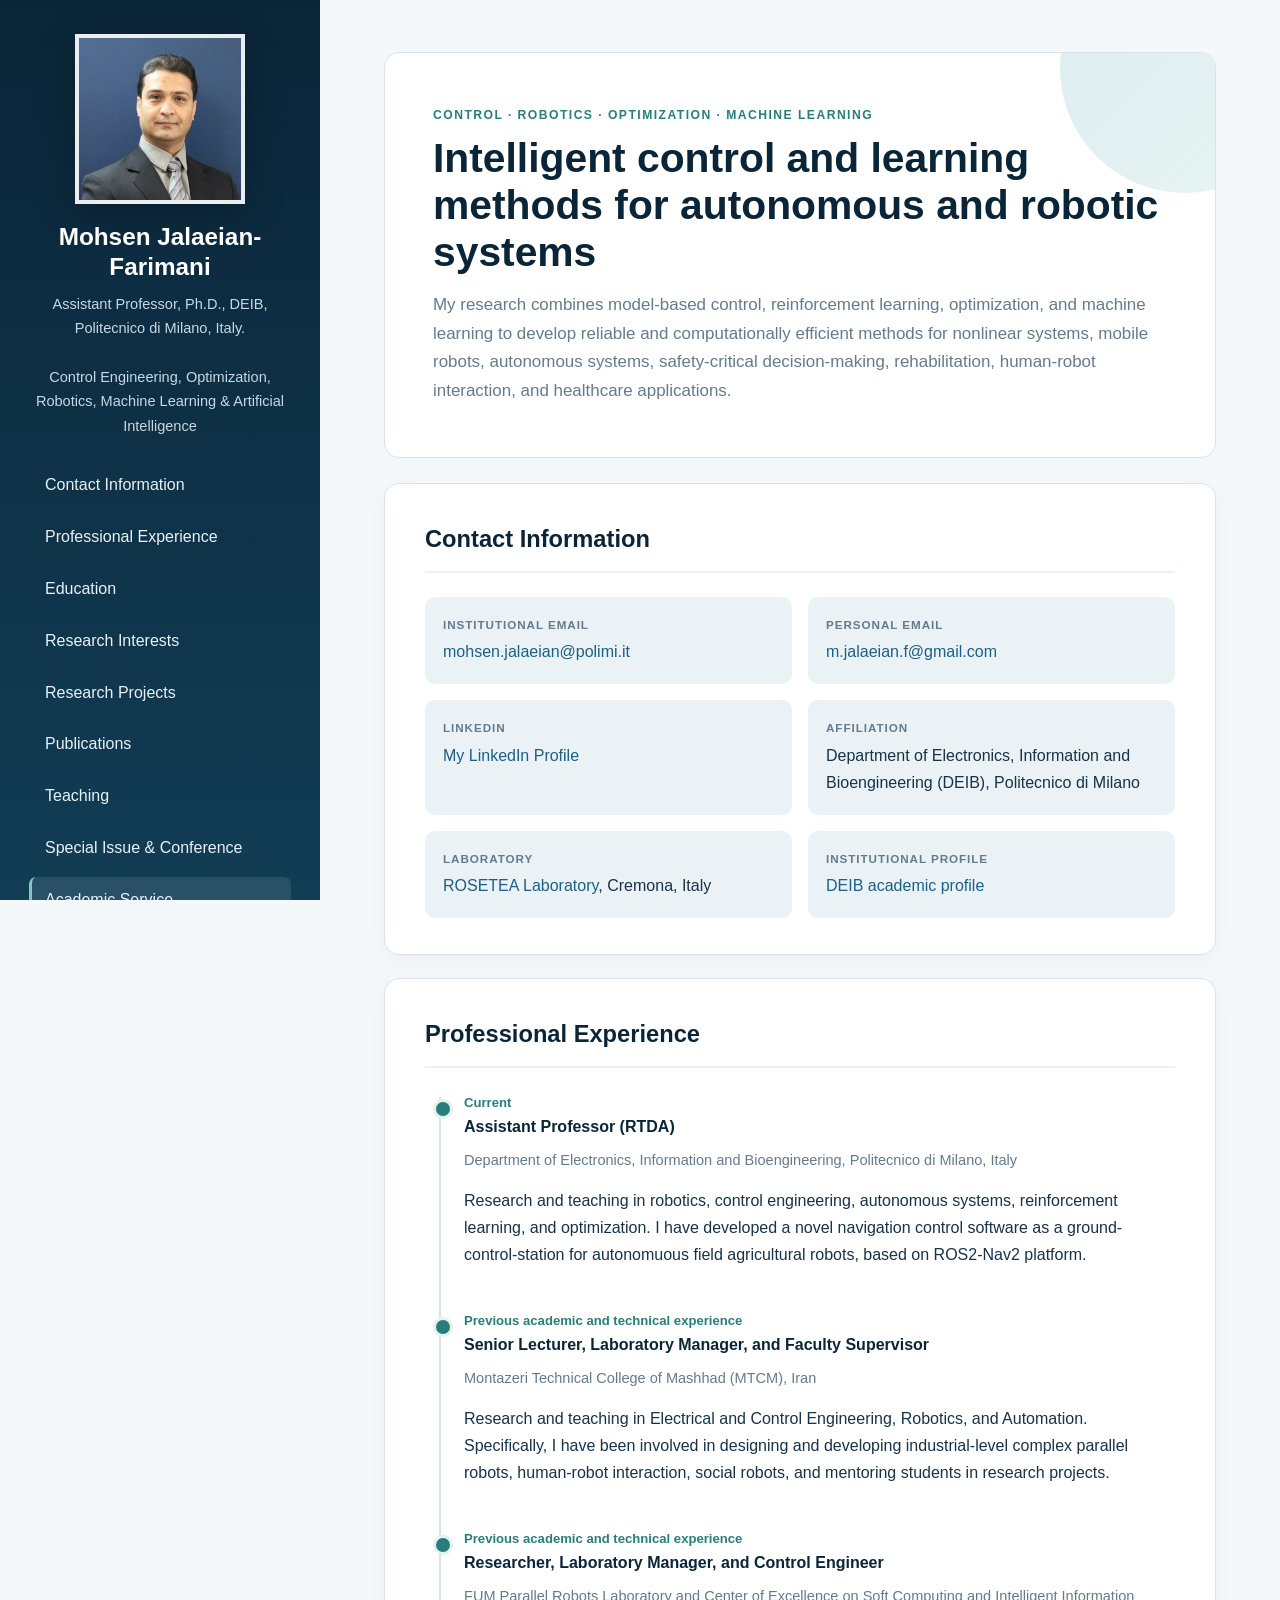
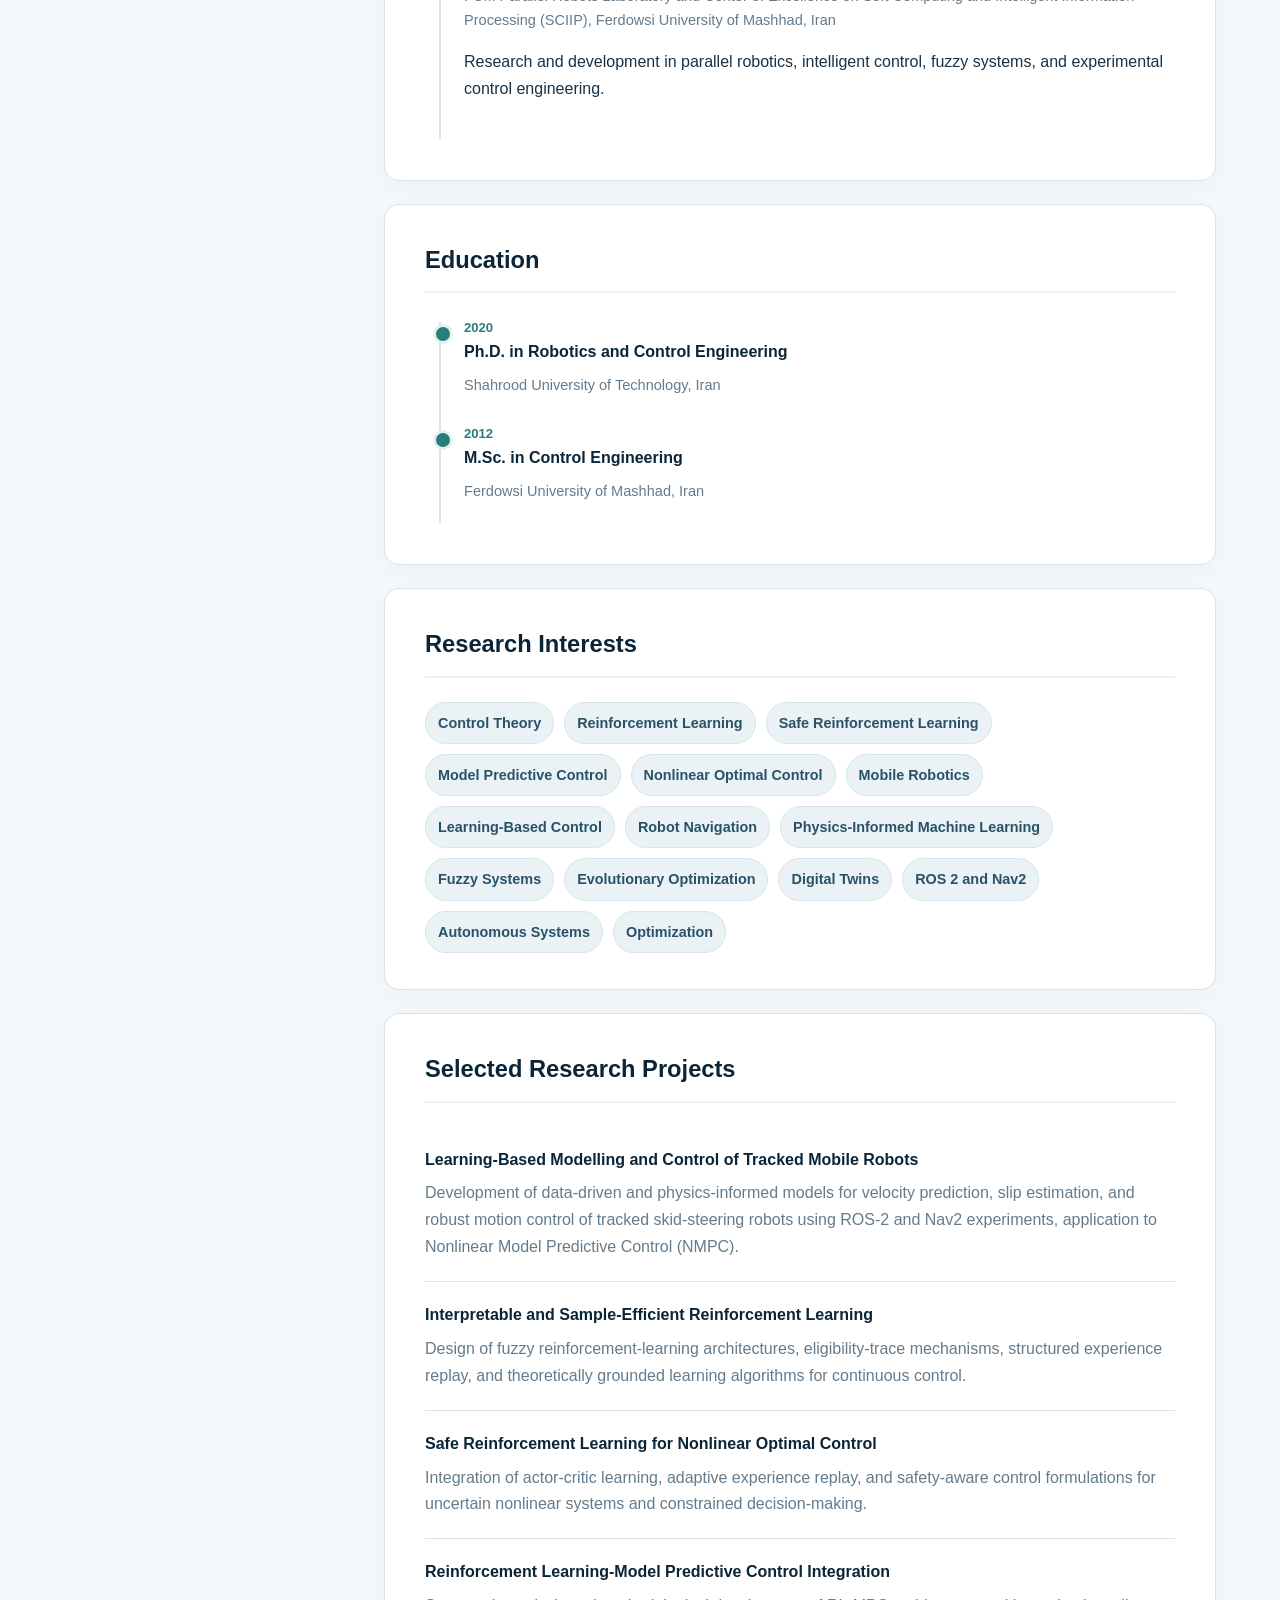
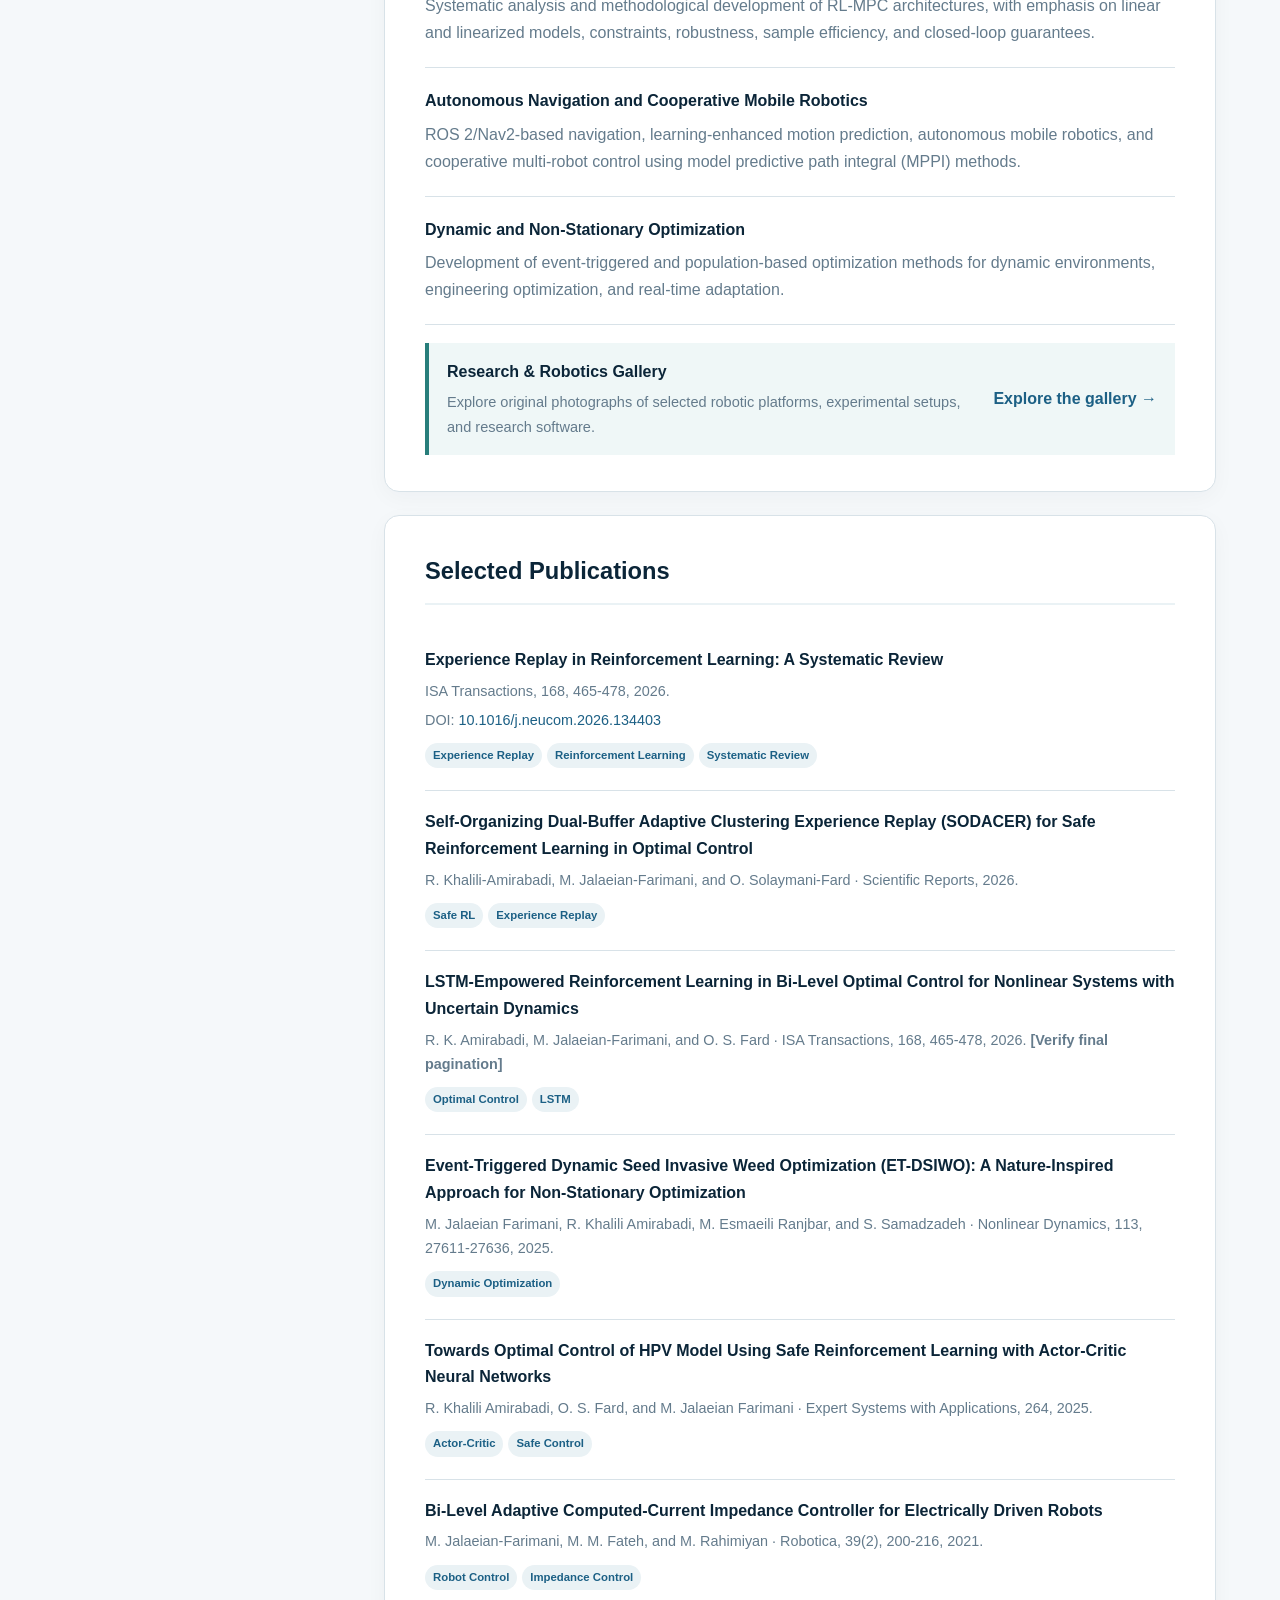
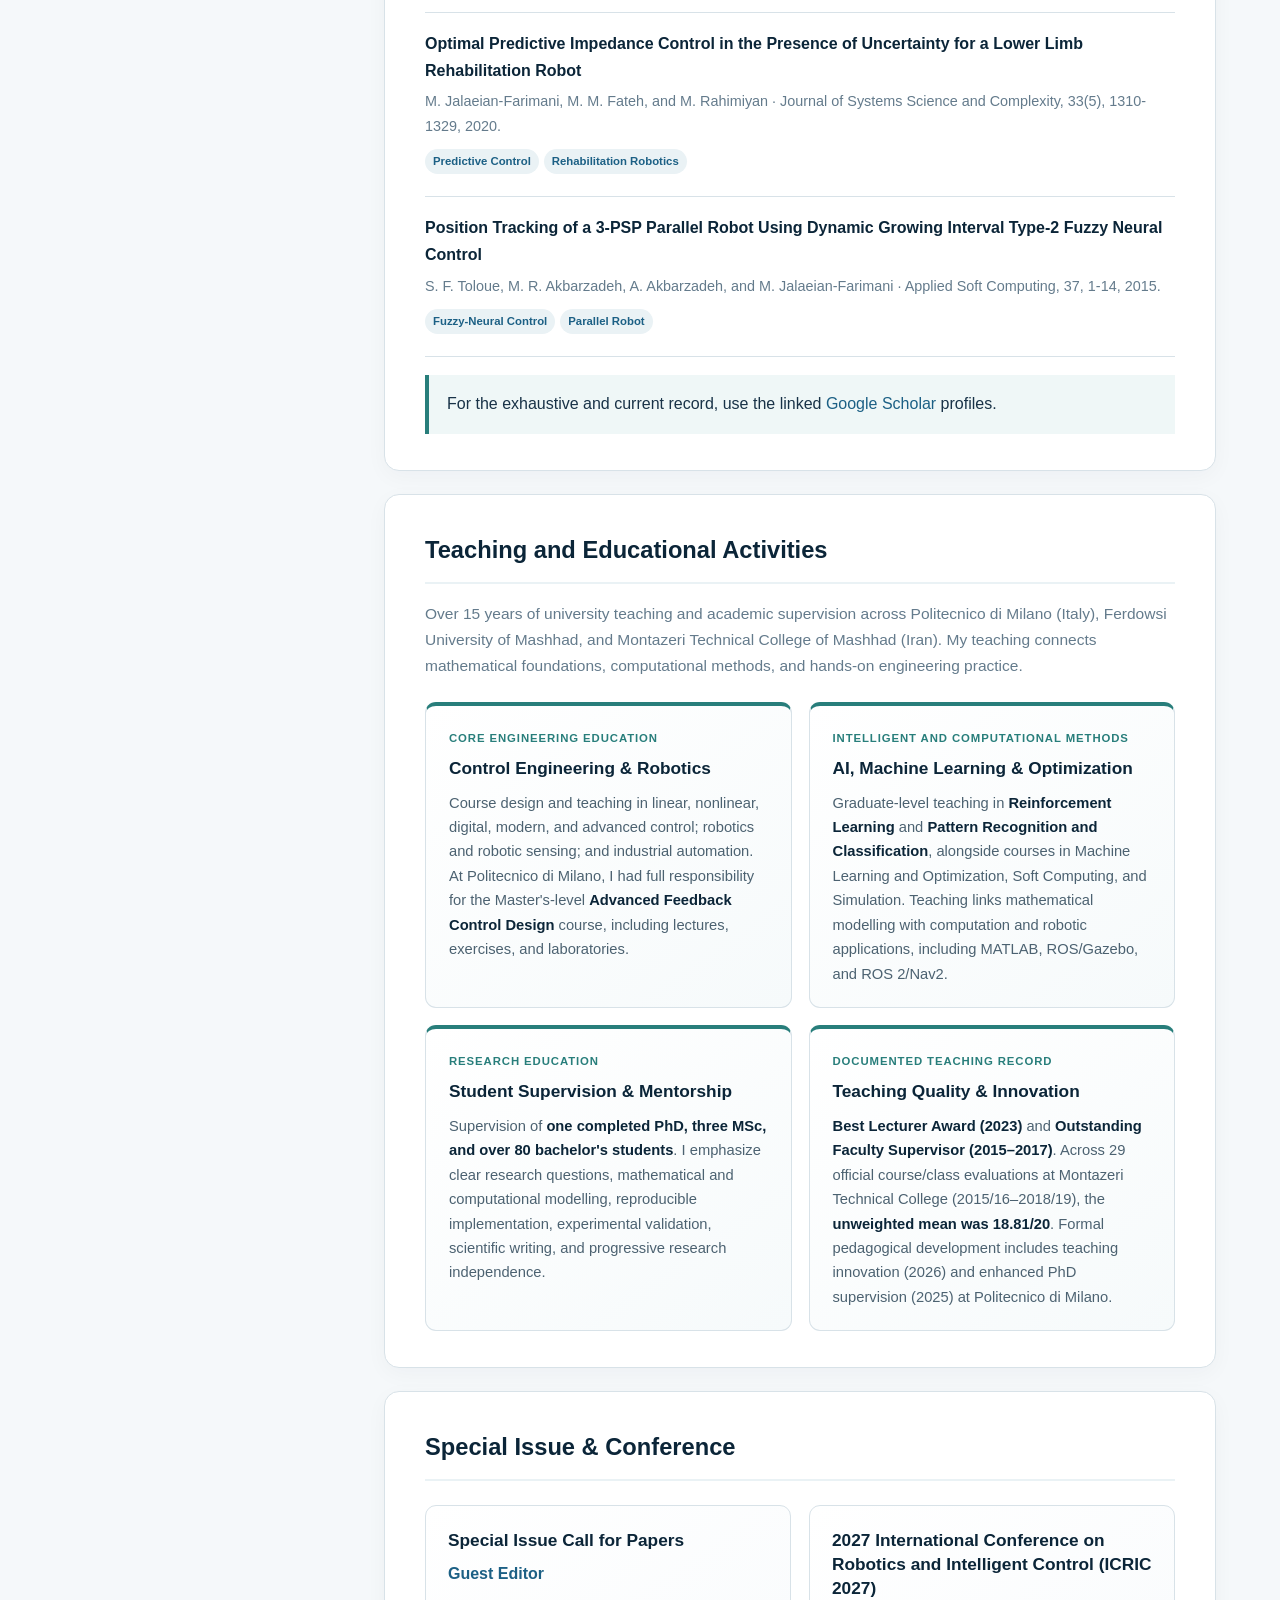
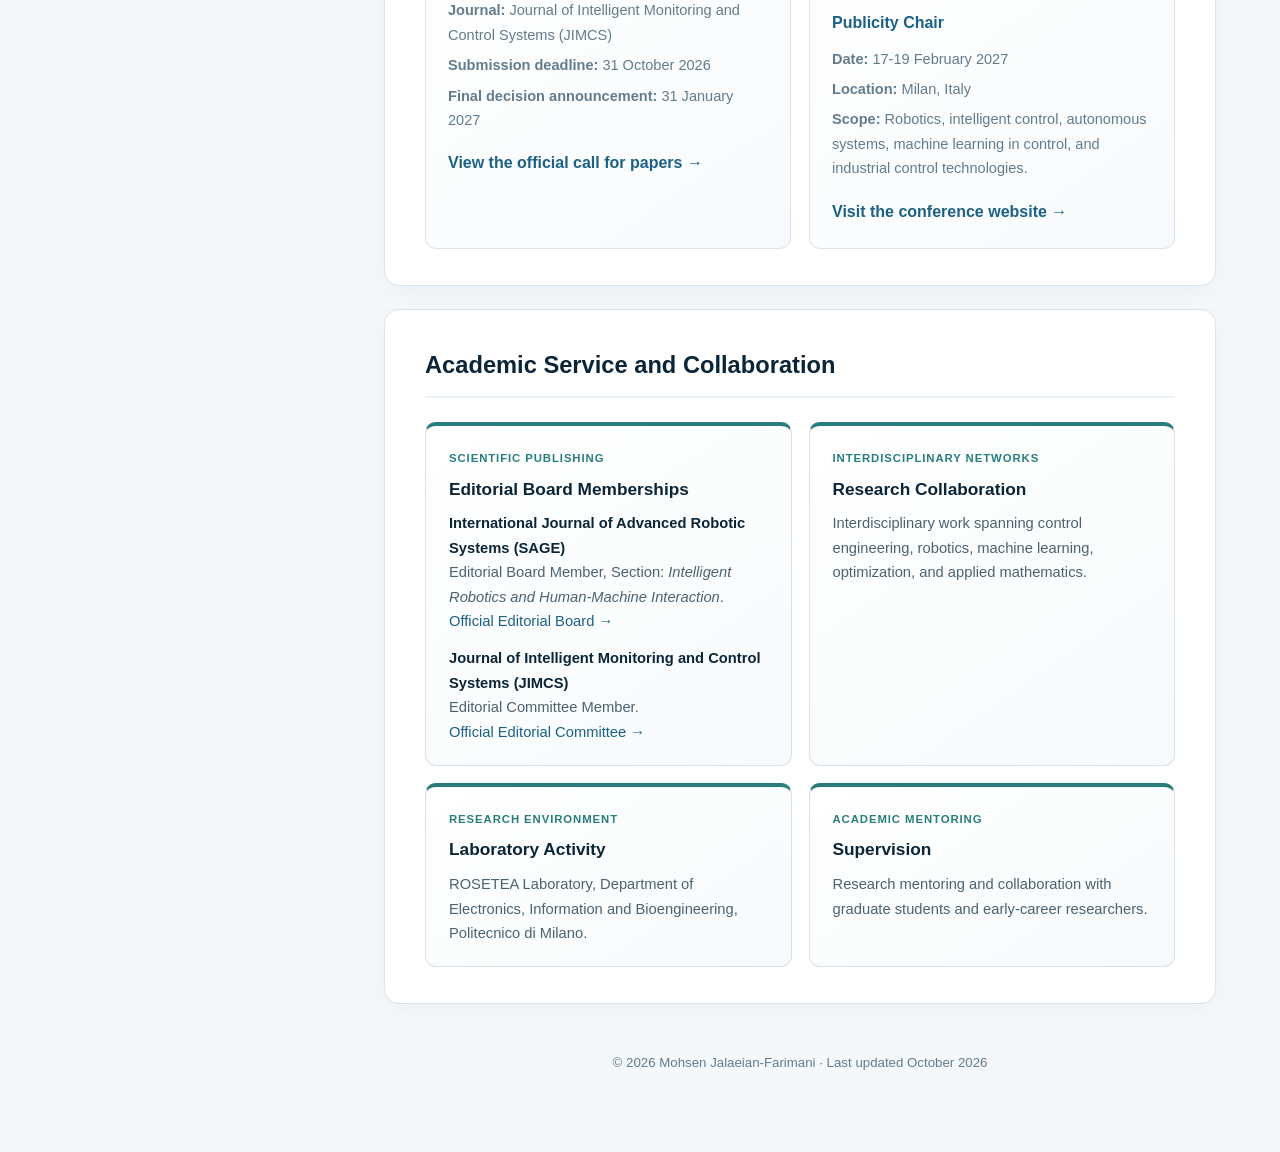
==== commit 416ebe04: "Add files via upload" ====
--- a/index.html
+++ b/index.html
@@ -104,6 +104,13 @@
       <article class="project"><h4>Reinforcement Learning-Model Predictive Control Integration</h4><p>Systematic analysis and methodological development of RL-MPC architectures, with emphasis on linear and linearized models, constraints, robustness, sample efficiency, and closed-loop guarantees.</p></article>
       <article class="project"><h4>Autonomous Navigation and Cooperative Mobile Robotics</h4><p>ROS 2/Nav2-based navigation, learning-enhanced motion prediction, autonomous mobile robotics, and cooperative multi-robot control using model predictive path integral (MPPI) methods.</p></article>
       <article class="project"><h4>Dynamic and Non-Stationary Optimization</h4><p>Development of event-triggered and population-based optimization methods for dynamic environments, engineering optimization, and real-time adaptation.</p></article>
+      <div class="callout" style="display:flex;align-items:center;justify-content:space-between;gap:14px;flex-wrap:wrap">
+        <div style="flex:1 1 340px">
+          <strong style="color:var(--navy)">Research &amp; Robotics Gallery</strong>
+          <p style="margin:4px 0 0;color:var(--muted);font-size:.91rem">Explore original photographs of selected robotic platforms, experimental setups, and research software.</p>
+        </div>
+        <a href="gallery.html" style="font-weight:800;white-space:nowrap" aria-label="Open the Research and Robotics Gallery">Explore the gallery &rarr;</a>
+      </div>
     </section>
 
     <section id="publications">
@@ -171,10 +178,32 @@
 
     <section id="service">
       <h3>Academic Service and Collaboration</h3>
-      <div class="grid">
-        <div class="card"><span class="label">Research collaboration</span>Interdisciplinary work spanning control engineering, robotics, machine learning, optimization, and applied mathematics.</div>
-        <div class="card"><span class="label">Laboratory activity</span>ROSETEA Laboratory, Department of Electronics, Information and Bioengineering, Politecnico di Milano.</div>
-        <div class="card"><span class="label">Supervision</span>Research mentoring and collaboration with graduate students and early-career researchers.</div>
+      <div class="teaching-grid">
+        <article class="teaching-card">
+          <span class="teaching-card-kicker">Scientific publishing</span>
+          <h4>Editorial Board Memberships</h4>
+          <p><strong>International Journal of Advanced Robotic Systems (SAGE)</strong><br>
+          Editorial Board Member, Section: <em>Intelligent Robotics and Human-Machine Interaction</em>.<br>
+          <a href="https://journals.sagepub.com/editorial-board/ARX" target="_blank" rel="noopener noreferrer">Official Editorial Board &rarr;</a></p>
+          <p style="margin-top:13px"><strong>Journal of Intelligent Monitoring and Control Systems (JIMCS)</strong><br>
+          Editorial Committee Member.<br>
+          <a href="https://www.volksonpress.com/journal/jimcs/editorial-board" target="_blank" rel="noopener noreferrer">Official Editorial Committee &rarr;</a></p>
+        </article>
+        <article class="teaching-card">
+          <span class="teaching-card-kicker">Interdisciplinary networks</span>
+          <h4>Research Collaboration</h4>
+          <p>Interdisciplinary work spanning control engineering, robotics, machine learning, optimization, and applied mathematics.</p>
+        </article>
+        <article class="teaching-card">
+          <span class="teaching-card-kicker">Research environment</span>
+          <h4>Laboratory Activity</h4>
+          <p>ROSETEA Laboratory, Department of Electronics, Information and Bioengineering, Politecnico di Milano.</p>
+        </article>
+        <article class="teaching-card">
+          <span class="teaching-card-kicker">Academic mentoring</span>
+          <h4>Supervision</h4>
+          <p>Research mentoring and collaboration with graduate students and early-career researchers.</p>
+        </article>
       </div>
     </section>
     <div class="footer">© <span id="year"></span> Mohsen Jalaeian-Farimani · Last updated <span id="updated"></span></div>
@@ -182,7 +211,7 @@
 </div>
 <script>
   document.getElementById('year').textContent=new Date().getFullYear();
-  document.getElementById('updated').textContent='August 2026';
+  document.getElementById('updated').textContent='October 2026';
   const links=[...document.querySelectorAll('nav a')], sections=[...document.querySelectorAll('main section')];
   const observer=new IntersectionObserver(entries=>entries.forEach(entry=>{if(entry.isIntersecting){links.forEach(a=>a.classList.toggle('active',a.getAttribute('href')==='#'+entry.target.id));}}),{rootMargin:'-30% 0px -60%'});
   sections.forEach(s=>observer.observe(s));
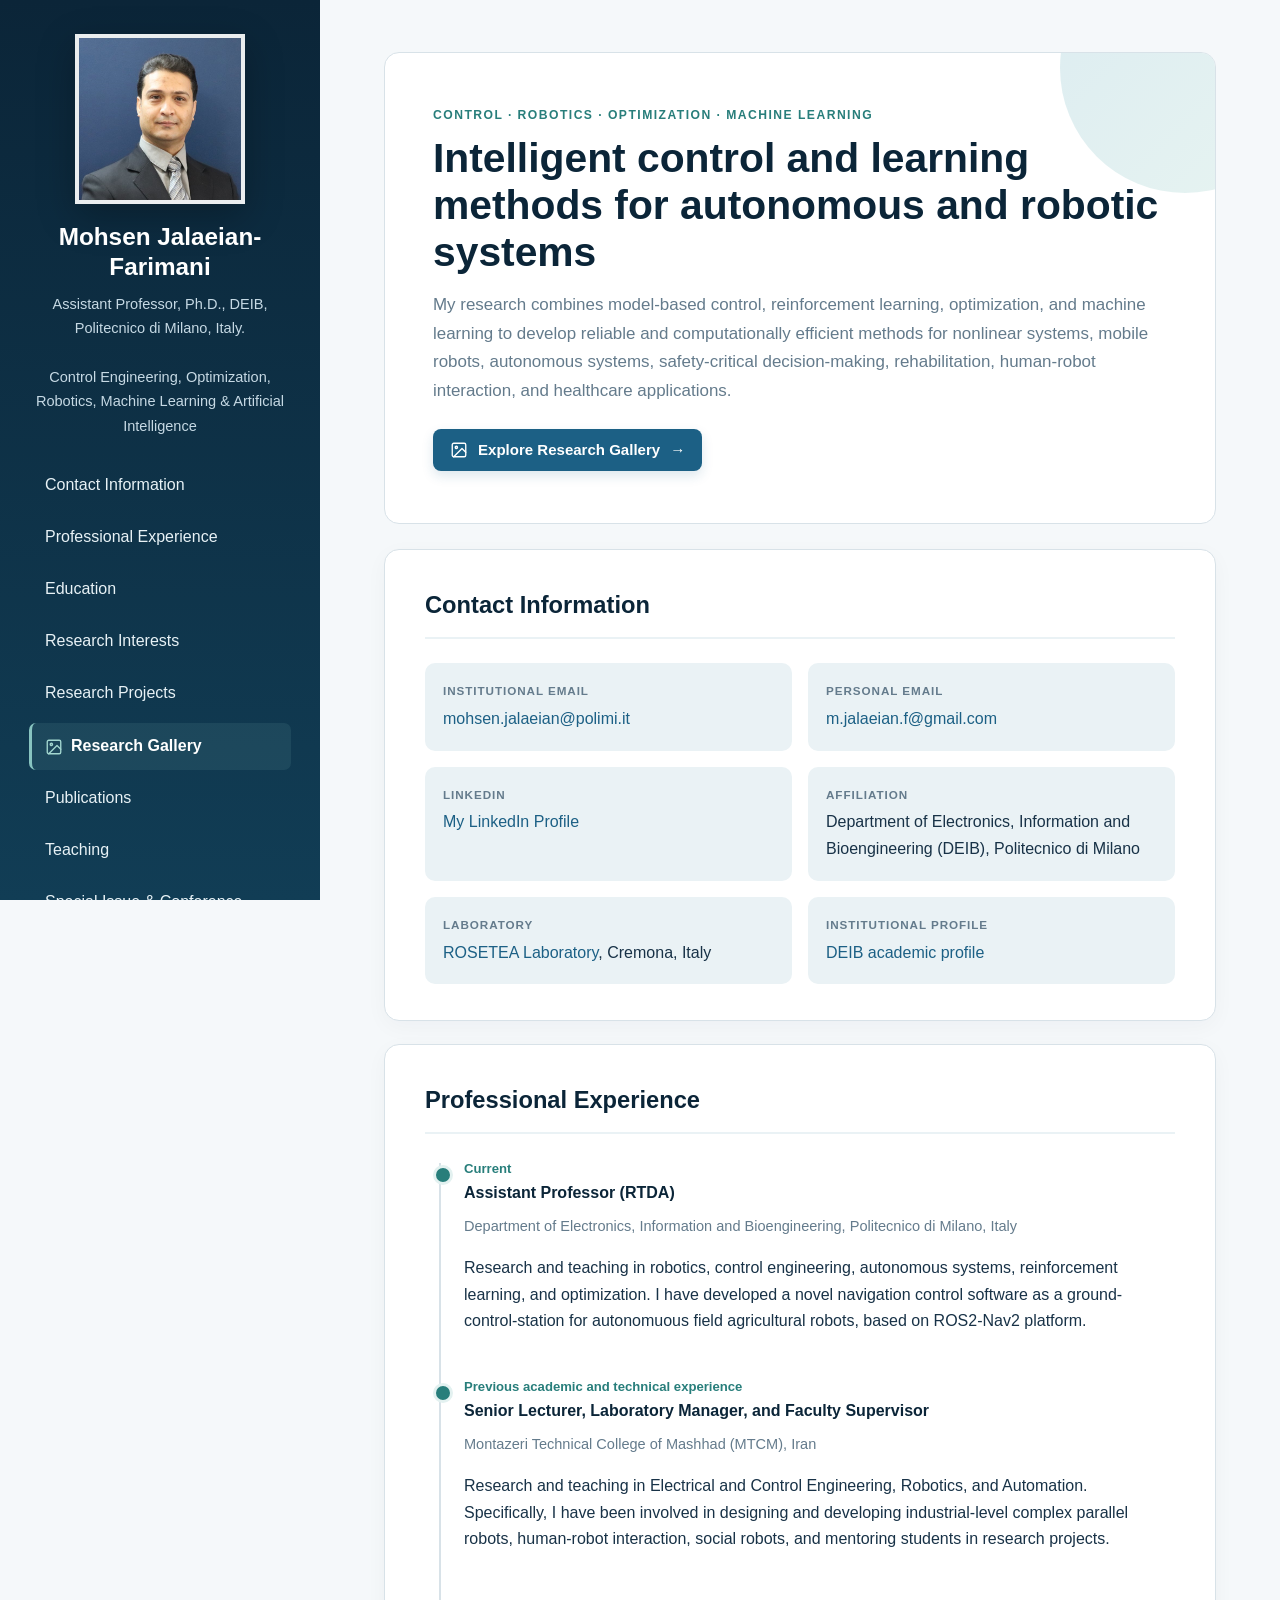
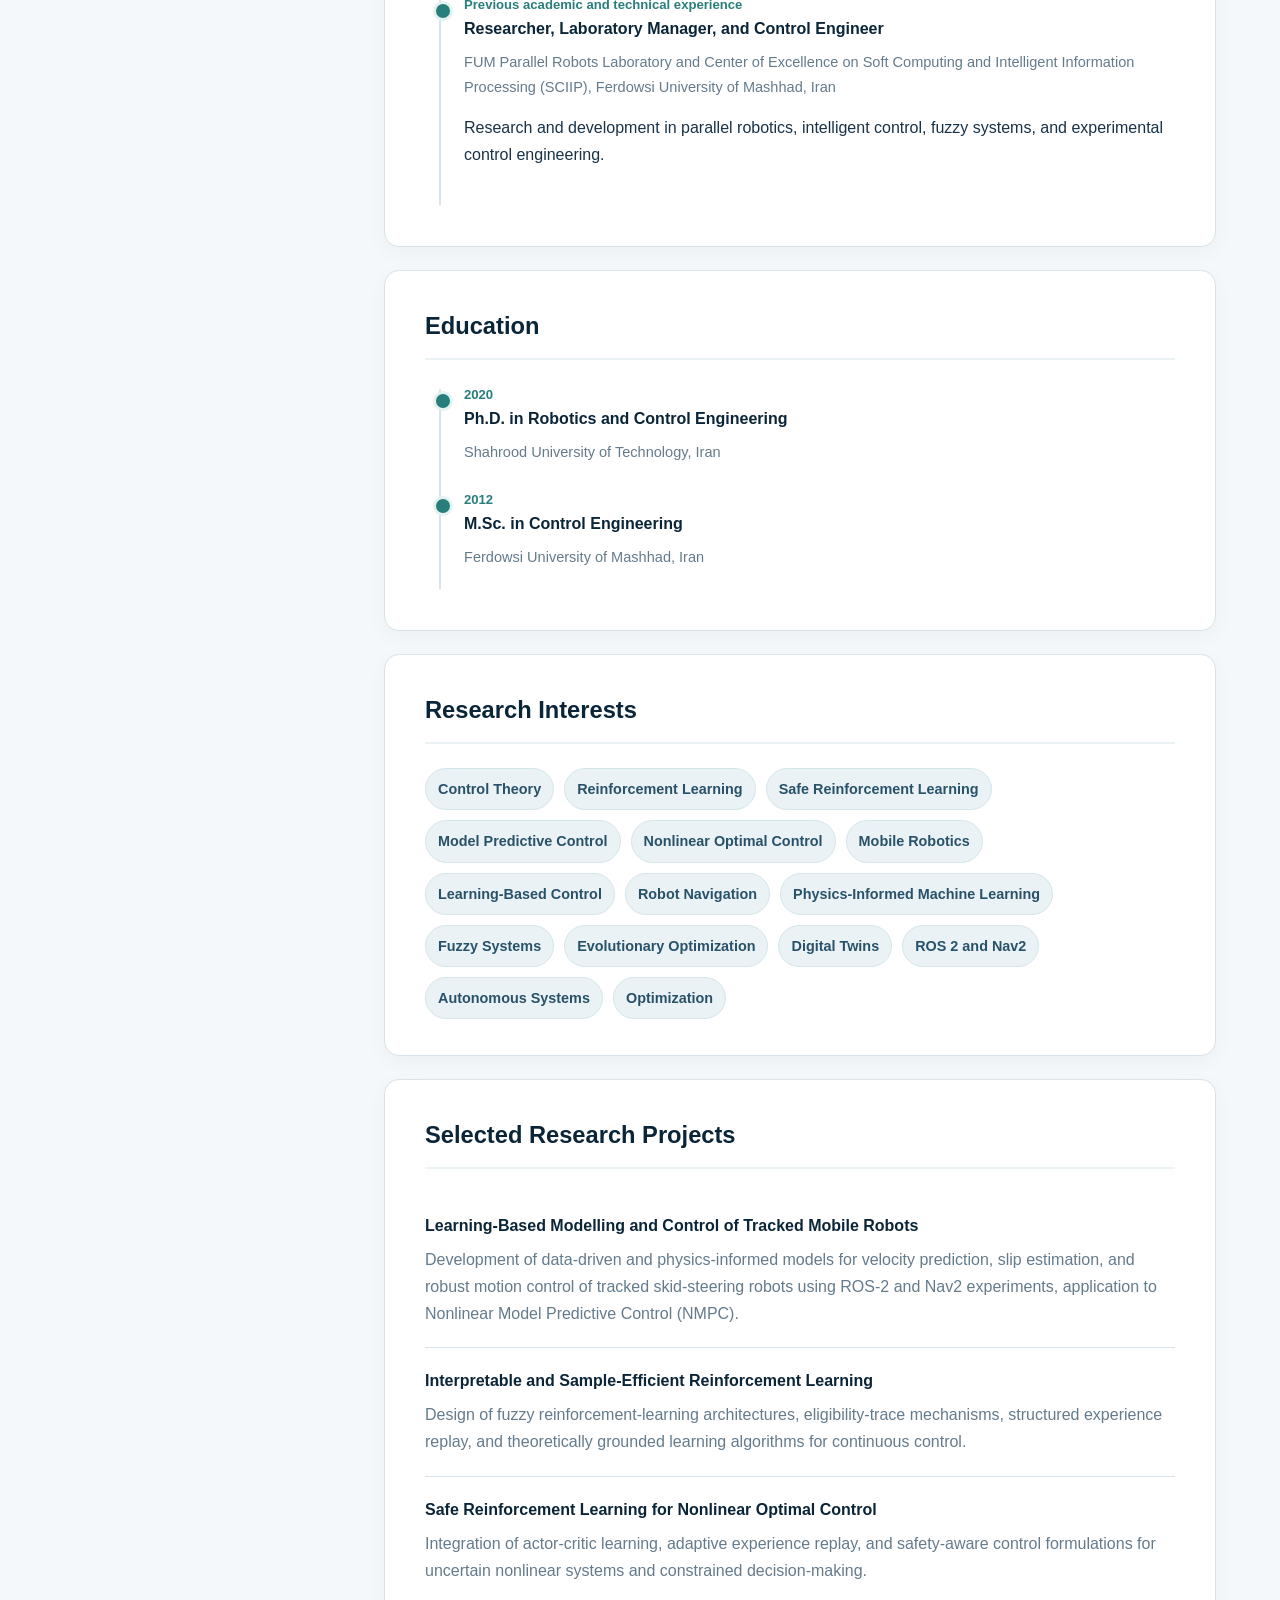
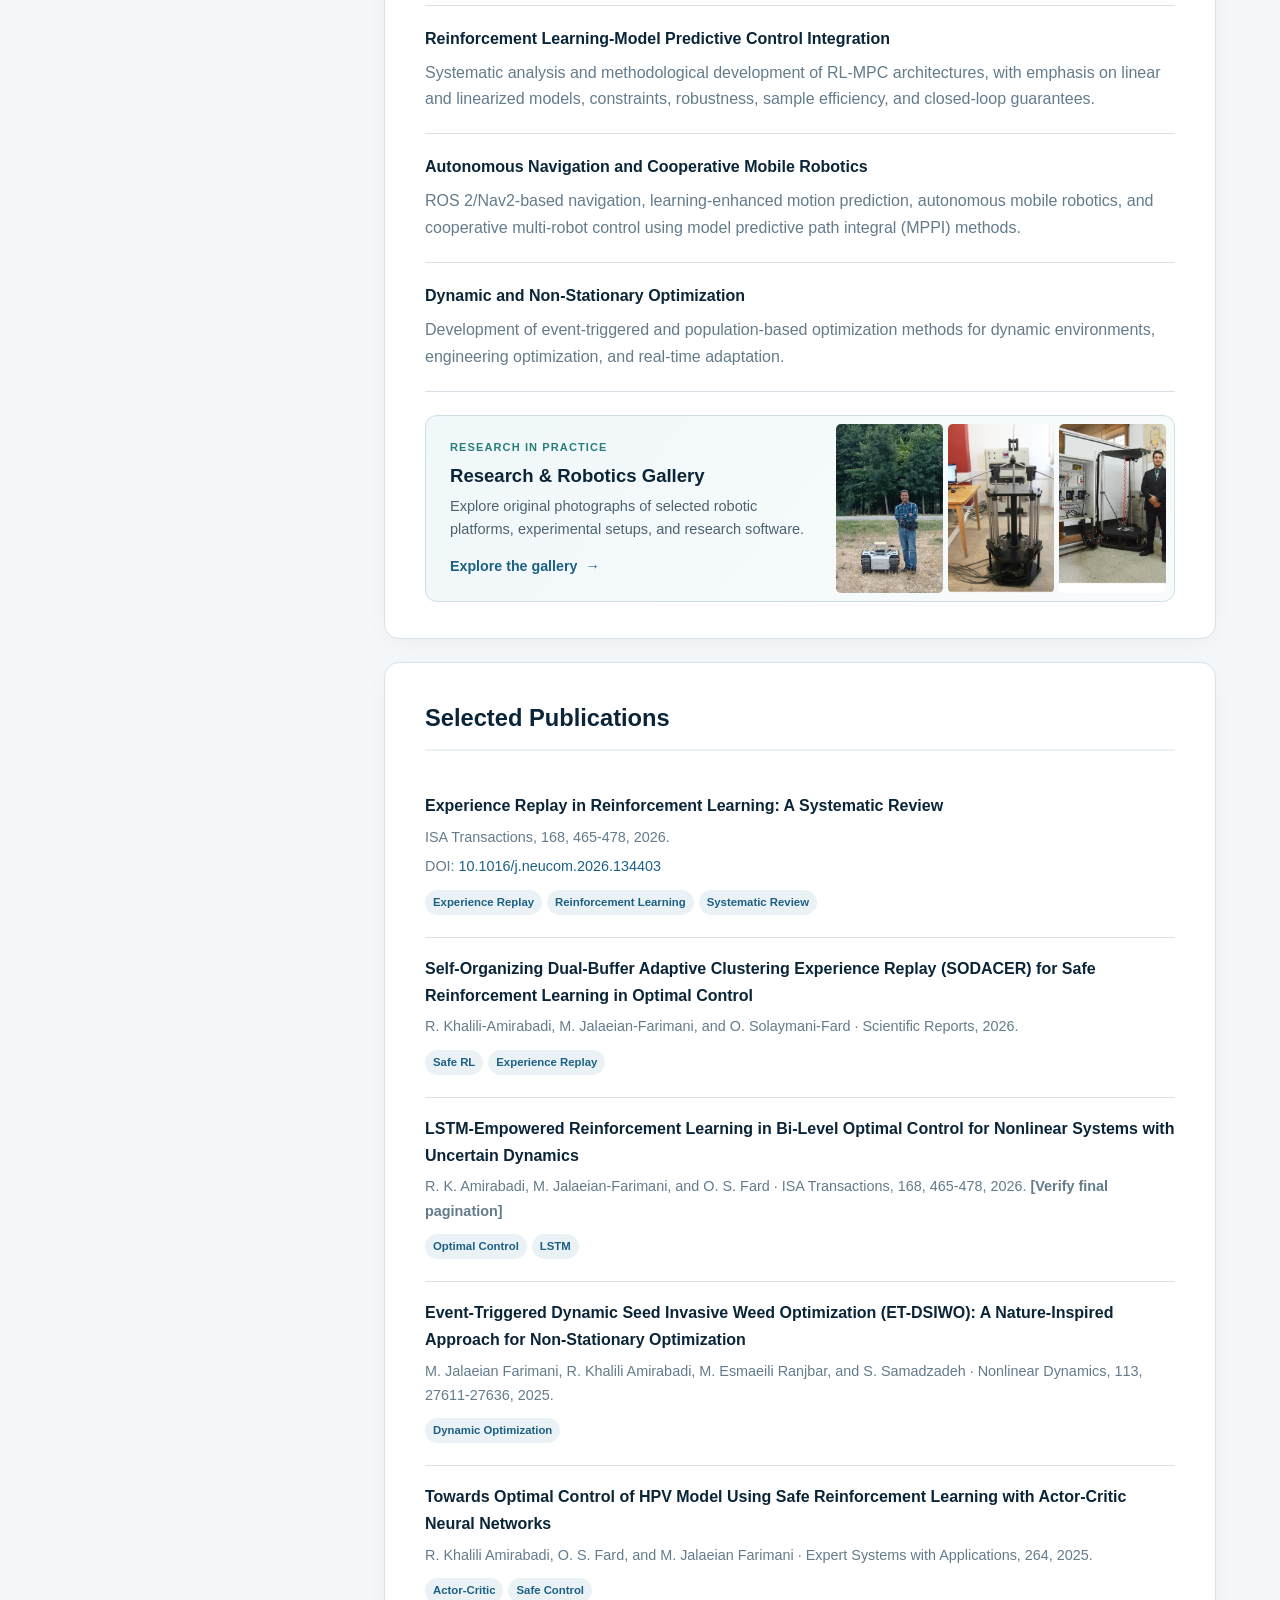
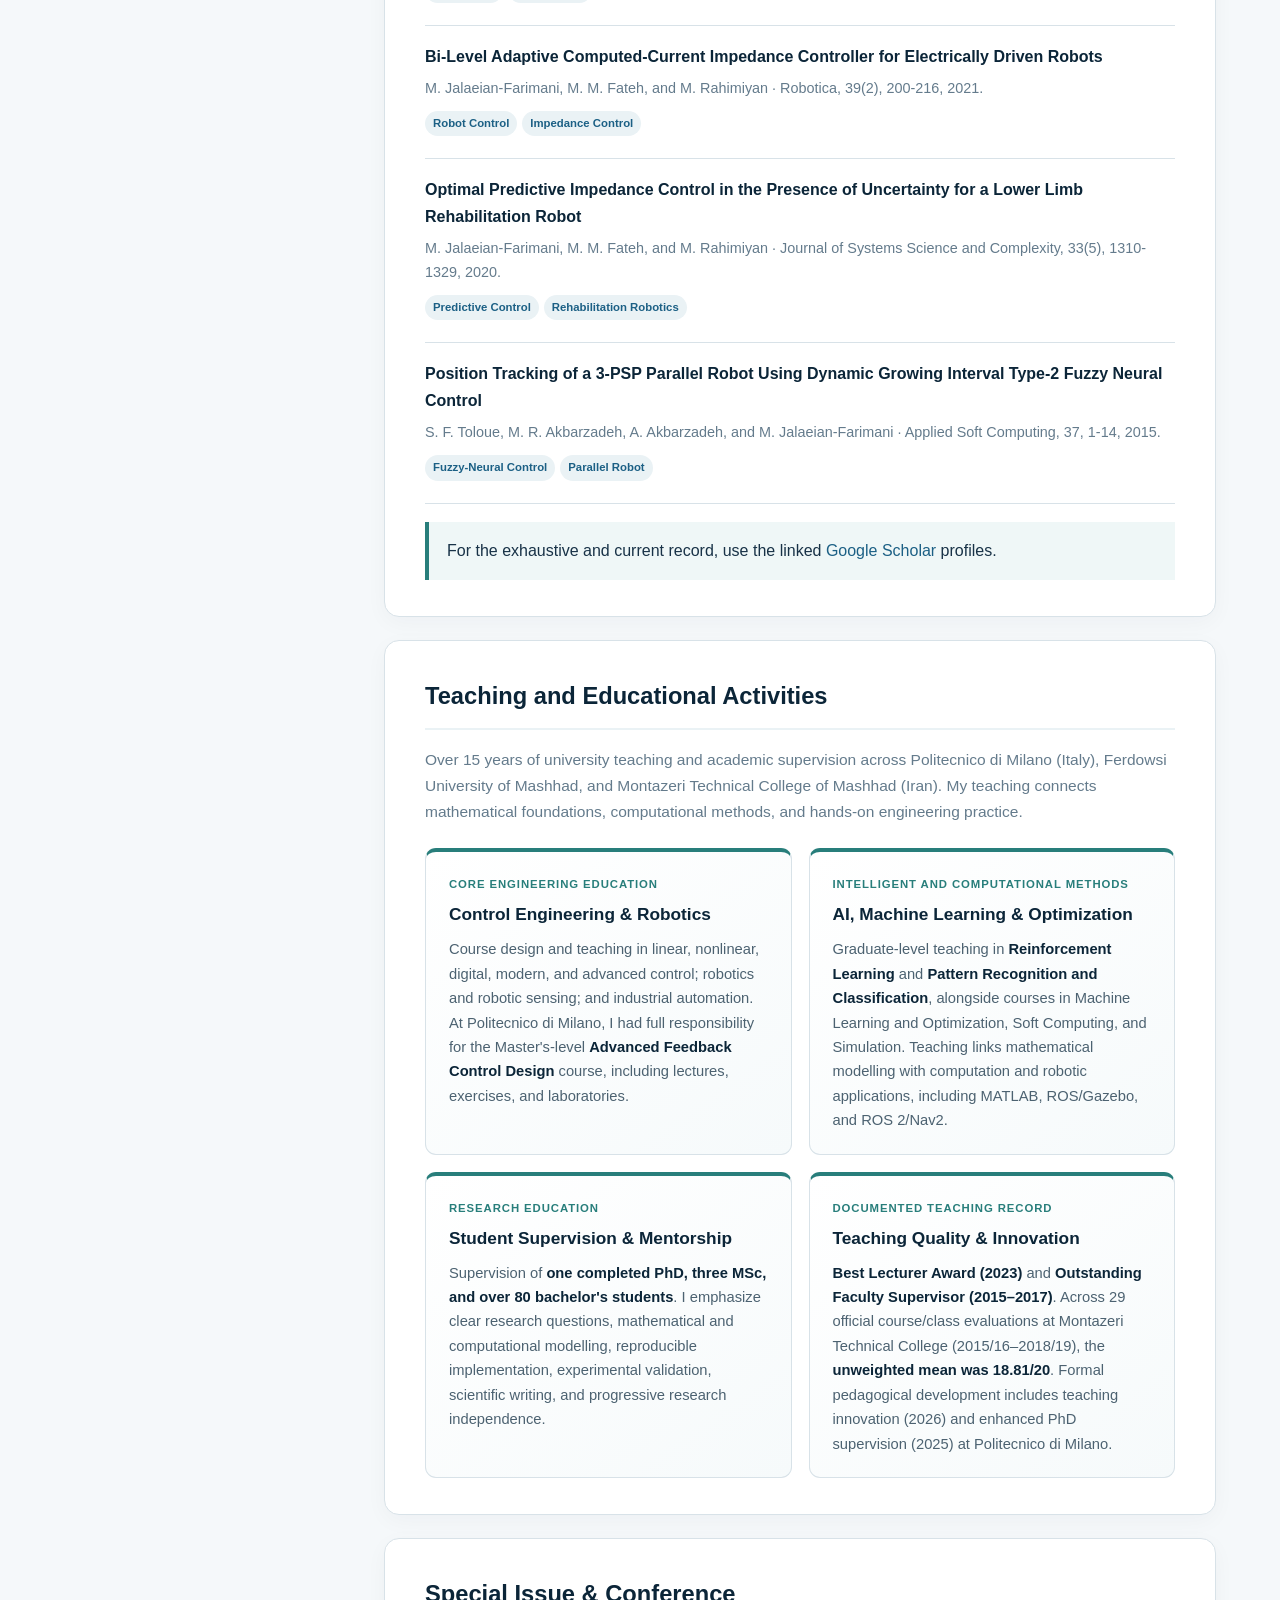
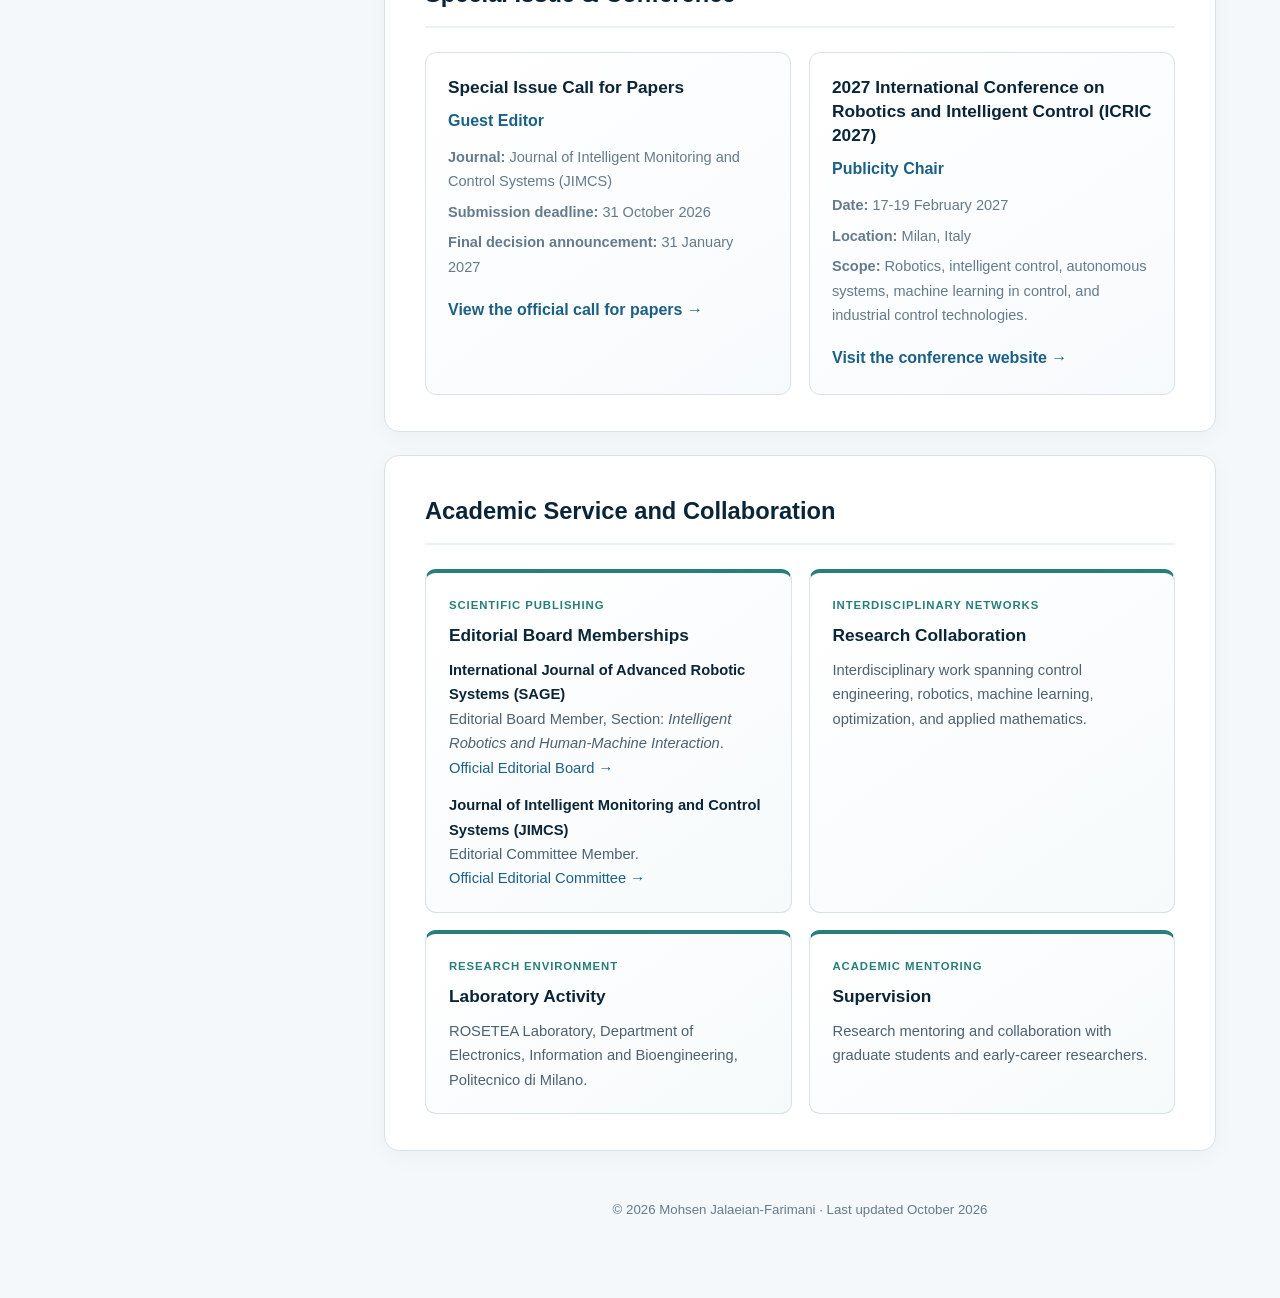
==== commit b23b6f7f: "Add files via upload" ====
--- a/index.html
+++ b/index.html
@@ -25,6 +25,26 @@
     .teaching-card strong{color:var(--navy);font-weight:750}
     @media(max-width:650px){.teaching-grid{grid-template-columns:1fr}.teaching-card{padding:20px}}
     @media print{.teaching-card{break-inside:avoid}}
+
+    /* Visible access to the existing research gallery - homepage additions only */
+    .sidebar nav a.gallery-nav-link{gap:8px;margin-top:7px;background:rgba(136,196,192,.11);border-left-color:#88c4c0;color:#fff;font-weight:700}
+    .sidebar nav a.gallery-nav-link:hover,.sidebar nav a.gallery-nav-link:focus-visible{background:rgba(136,196,192,.23);text-decoration:none}
+    .gallery-nav-icon{width:18px;height:18px;flex:none;color:#a3d7d0}
+    .hero-gallery-cta{display:inline-flex;align-items:center;gap:10px;margin-top:24px;padding:11px 17px;border-radius:8px;background:var(--blue);color:#fff;font-size:.94rem;font-weight:750;line-height:1.35;position:relative;z-index:1;box-shadow:0 5px 12px rgba(28,96,133,.15);transition:background .15s ease,transform .15s ease}
+    .hero-gallery-cta:hover,.hero-gallery-cta:focus-visible{background:#104766;color:#fff;text-decoration:none;transform:translateY(-1px)}
+    .hero-gallery-cta svg{width:18px;height:18px;flex:none}
+    .research-gallery-feature{margin-top:23px;display:grid;grid-template-columns:minmax(0,1fr) minmax(230px,.9fr);gap:18px;align-items:stretch;border:1px solid #cddfe4;border-radius:12px;background:linear-gradient(130deg,#f1f8f9,#f8fbfc);overflow:hidden}
+    .research-gallery-feature-copy{padding:22px 0 22px 24px;display:flex;flex-direction:column;justify-content:center;align-items:flex-start}
+    .research-gallery-kicker{font-size:.69rem;letter-spacing:.1em;text-transform:uppercase;color:var(--teal);font-weight:800;margin-bottom:7px}
+    .research-gallery-feature h4{font-size:1.16rem;line-height:1.35;margin:0 0 7px;color:var(--navy)}
+    .research-gallery-feature p{font-size:.91rem;line-height:1.6;color:#4c6271;margin:0 0 13px}
+    .research-gallery-feature-link{font-weight:750;font-size:.89rem;display:inline-flex;align-items:center;gap:8px}
+    .research-gallery-preview{display:grid;grid-template-columns:1fr 1fr 1fr;gap:5px;padding:8px;min-height:178px;text-decoration:none}
+    .research-gallery-preview img{display:block;min-width:0;width:100%;height:100%;max-height:190px;object-fit:cover;object-position:center;border-radius:5px;transition:filter .2s ease}
+    .research-gallery-preview:hover img{filter:brightness(.93)}
+    .research-gallery-preview:focus-visible,.research-gallery-feature-link:focus-visible,.hero-gallery-cta:focus-visible,.gallery-nav-link:focus-visible{outline:3px solid #4e9c97;outline-offset:3px}
+    @media(max-width:720px){.research-gallery-feature{grid-template-columns:1fr;gap:0}.research-gallery-feature-copy{padding:20px 20px 8px}.research-gallery-preview{min-height:150px;max-height:177px;padding:9px 12px 12px}.research-gallery-preview img{max-height:156px}}
+    @media(prefers-reduced-motion:reduce){.hero-gallery-cta,.research-gallery-preview img{transition:none}.hero-gallery-cta:hover{transform:none}}
   </style>
 </head>
 <body>
@@ -40,6 +60,7 @@
       <a href="#education">Education</a>
       <a href="#interests">Research Interests</a>
       <a href="#projects">Research Projects</a>
+      <a class="gallery-nav-link" href="gallery.html"><svg class="gallery-nav-icon" viewBox="0 0 24 24" fill="none" stroke="currentColor" stroke-width="1.8" stroke-linecap="round" stroke-linejoin="round" aria-hidden="true"><rect x="3" y="3" width="18" height="18" rx="2"/><circle cx="8.5" cy="8.5" r="1.5"/><path d="m21 15-5-5L5 21"/></svg> Research Gallery</a>
       <a href="#publications">Publications</a>
       <a href="#teaching">Teaching</a>
       <a href="#academic-events">Special Issue &amp; Conference</a>
@@ -58,6 +79,7 @@
       <div class="eyebrow">Control · Robotics · Optimization · Machine Learning</div>
       <h2>Intelligent control and learning methods for autonomous and robotic systems</h2>
       <p>My research combines model-based control, reinforcement learning, optimization, and machine learning to develop reliable and computationally efficient methods for nonlinear systems, mobile robots, autonomous systems, safety-critical decision-making, rehabilitation, human-robot interaction, and healthcare applications.</p>
+      <a class="hero-gallery-cta" href="gallery.html"><svg viewBox="0 0 24 24" fill="none" stroke="currentColor" stroke-width="1.8" stroke-linecap="round" stroke-linejoin="round" aria-hidden="true"><rect x="3" y="3" width="18" height="18" rx="2"/><circle cx="8.5" cy="8.5" r="1.5"/><path d="m21 15-5-5L5 21"/></svg>Explore Research Gallery <span aria-hidden="true">&rarr;</span></a>
     </header>
 
     <section id="contact">
@@ -104,13 +126,19 @@
       <article class="project"><h4>Reinforcement Learning-Model Predictive Control Integration</h4><p>Systematic analysis and methodological development of RL-MPC architectures, with emphasis on linear and linearized models, constraints, robustness, sample efficiency, and closed-loop guarantees.</p></article>
       <article class="project"><h4>Autonomous Navigation and Cooperative Mobile Robotics</h4><p>ROS 2/Nav2-based navigation, learning-enhanced motion prediction, autonomous mobile robotics, and cooperative multi-robot control using model predictive path integral (MPPI) methods.</p></article>
       <article class="project"><h4>Dynamic and Non-Stationary Optimization</h4><p>Development of event-triggered and population-based optimization methods for dynamic environments, engineering optimization, and real-time adaptation.</p></article>
-      <div class="callout" style="display:flex;align-items:center;justify-content:space-between;gap:14px;flex-wrap:wrap">
-        <div style="flex:1 1 340px">
-          <strong style="color:var(--navy)">Research &amp; Robotics Gallery</strong>
-          <p style="margin:4px 0 0;color:var(--muted);font-size:.91rem">Explore original photographs of selected robotic platforms, experimental setups, and research software.</p>
+      <aside class="research-gallery-feature" aria-label="Research and robotics gallery preview">
+        <div class="research-gallery-feature-copy">
+          <span class="research-gallery-kicker">Research in practice</span>
+          <h4>Research &amp; Robotics Gallery</h4>
+          <p>Explore original photographs of selected robotic platforms, experimental setups, and research software.</p>
+          <a class="research-gallery-feature-link" href="gallery.html">Explore the gallery <span aria-hidden="true">&rarr;</span></a>
         </div>
-        <a href="gallery.html" style="font-weight:800;white-space:nowrap" aria-label="Open the Research and Robotics Gallery">Explore the gallery &rarr;</a>
-      </div>
+        <a class="research-gallery-preview" href="gallery.html" aria-label="View the research gallery of original project photographs">
+          <img src="images/gallery/agricultural-field-robot.webp" alt="Autonomous agricultural robot in a field" loading="lazy" decoding="async">
+          <img src="images/gallery/three-psp-parallel-robot.webp" alt="3-PSP parallel robot experimental testbed" loading="lazy" decoding="async">
+          <img src="images/gallery/delta-robot-3d-printer.webp" alt="Delta-robot additive manufacturing platform" loading="lazy" decoding="async">
+        </a>
+      </aside>
     </section>
 
     <section id="publications">
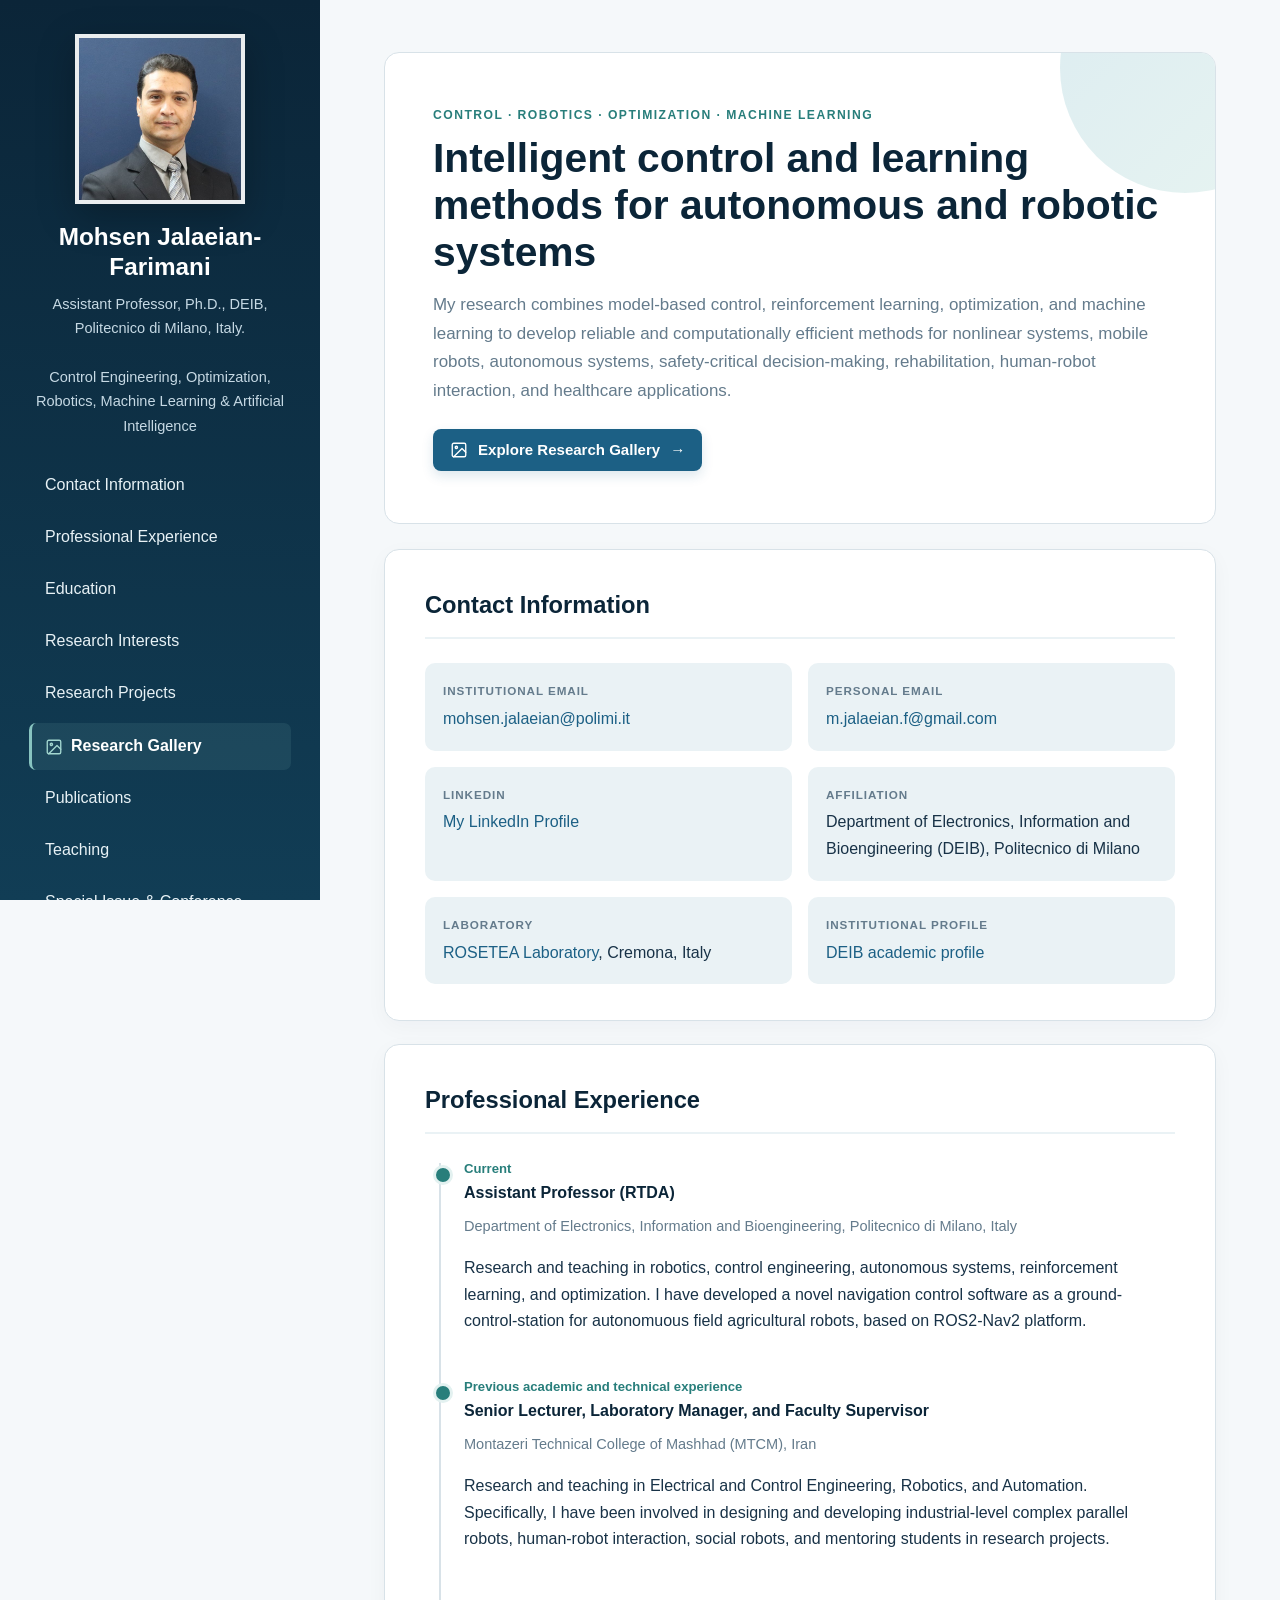
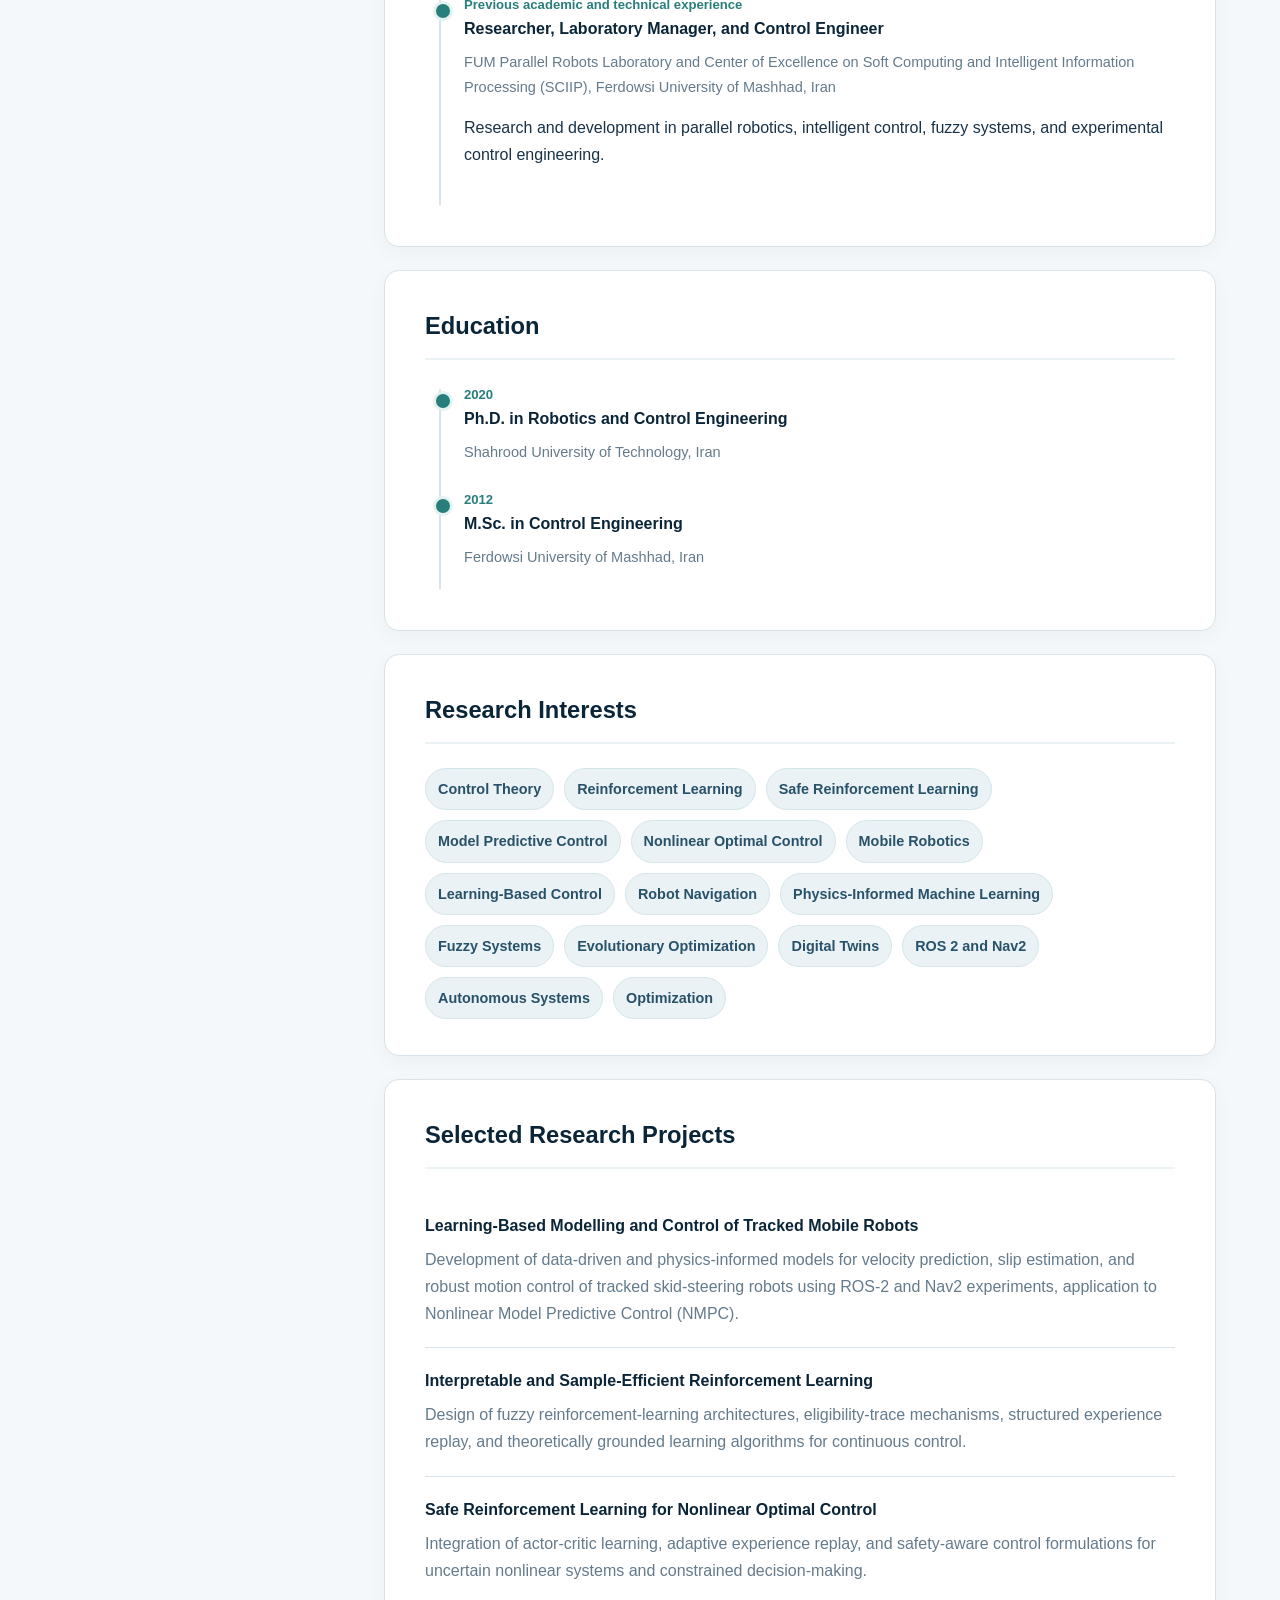
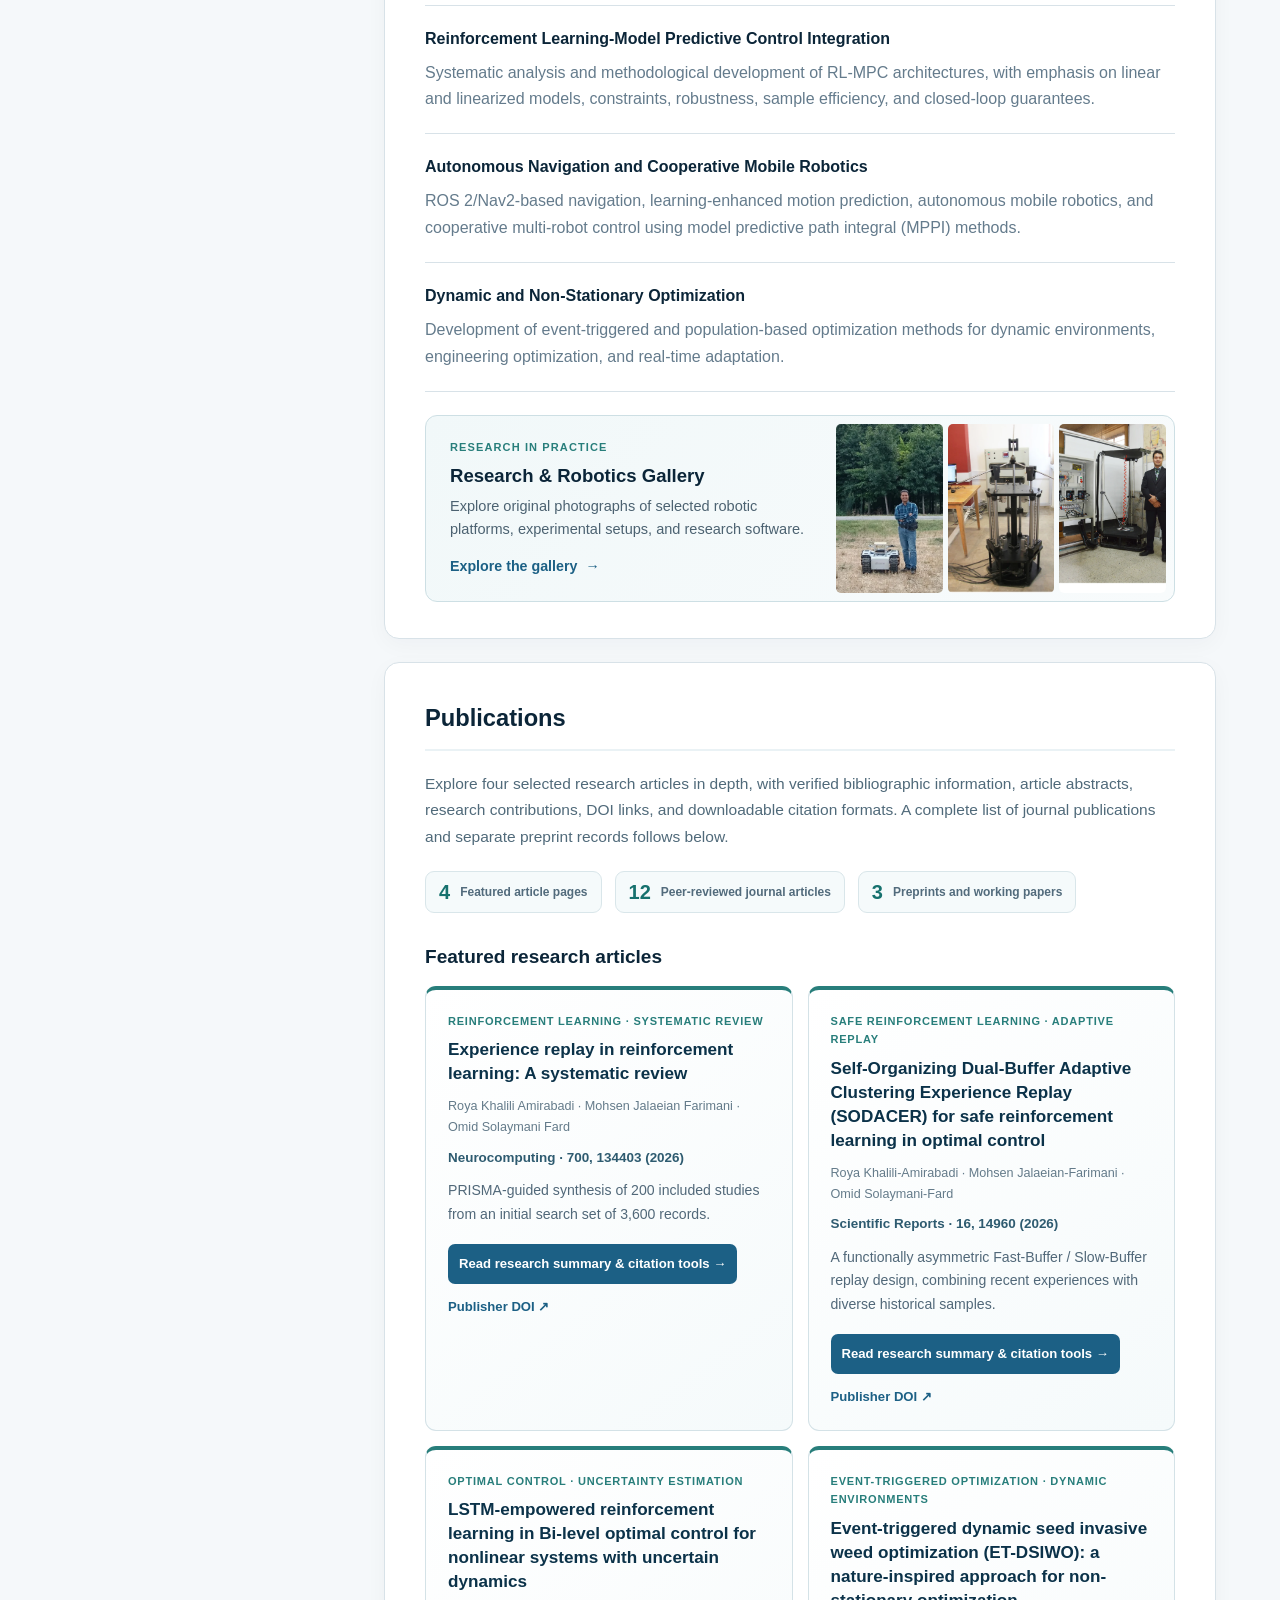
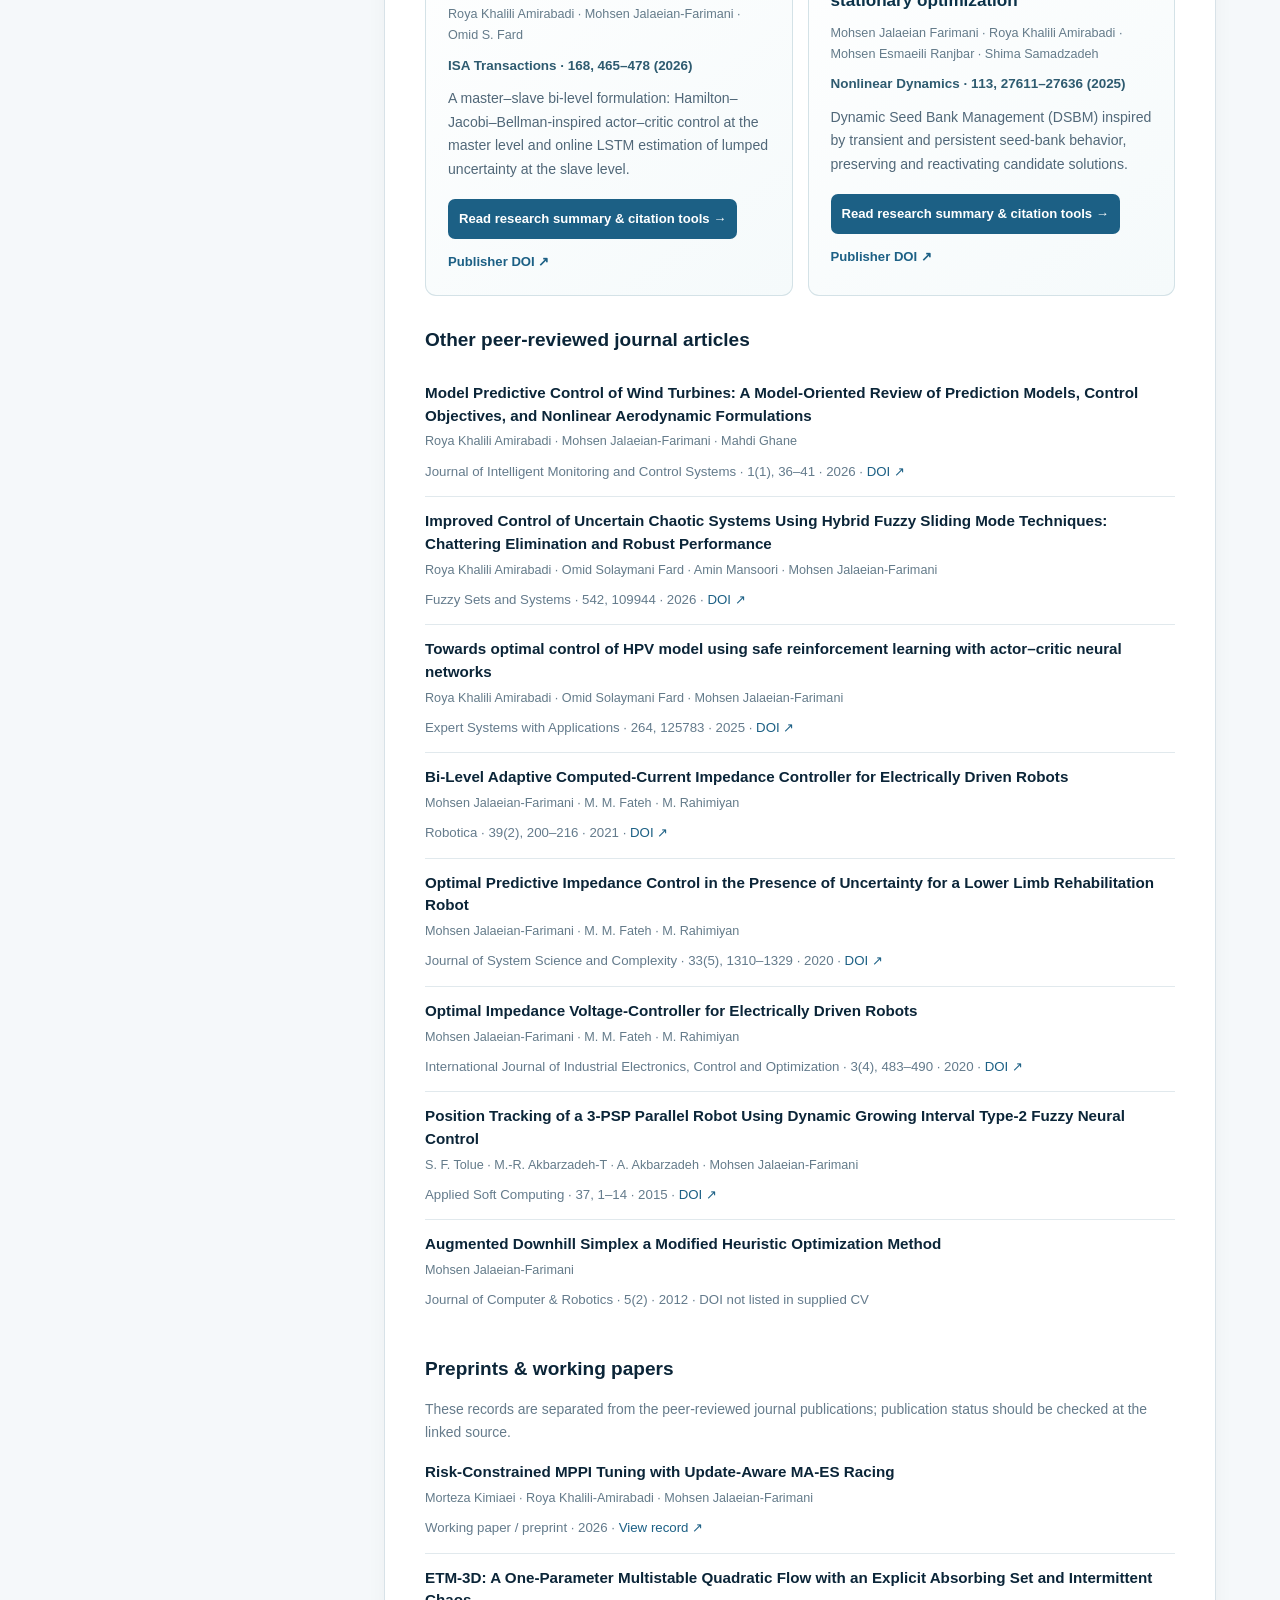
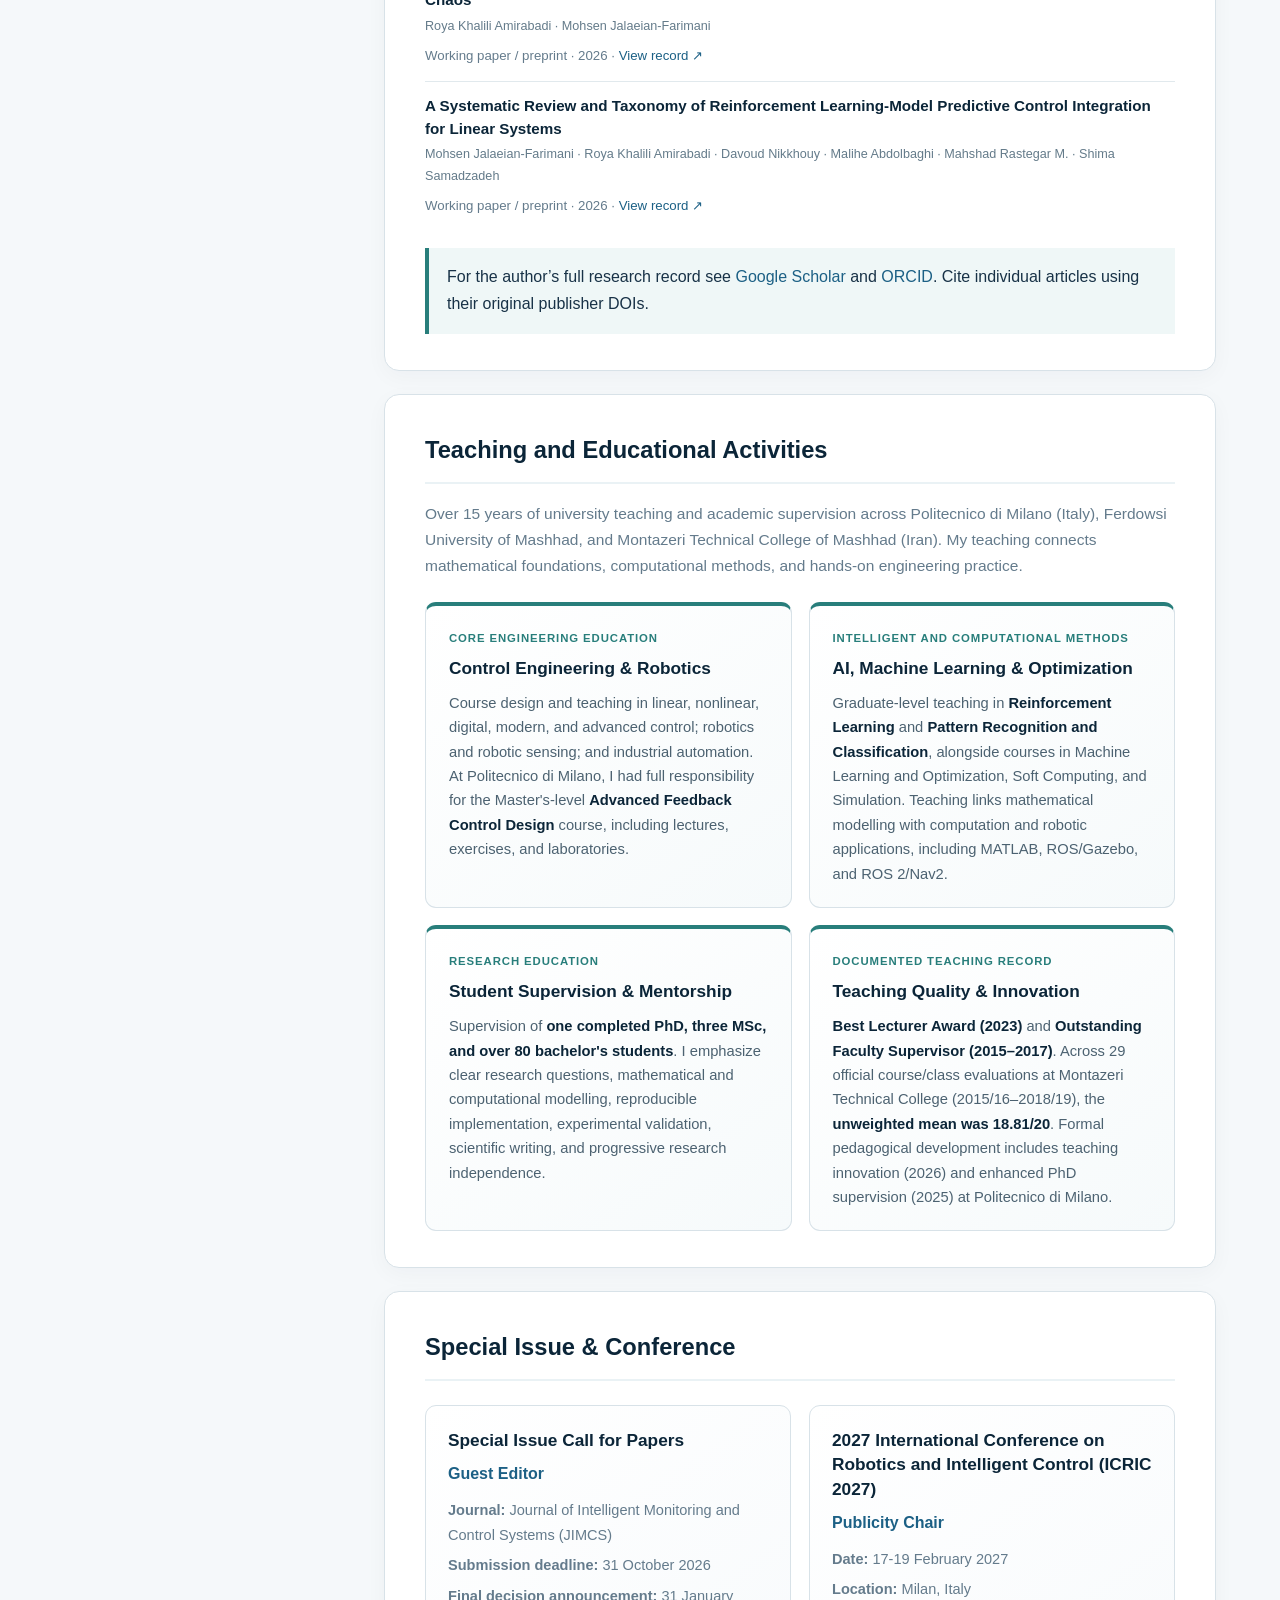
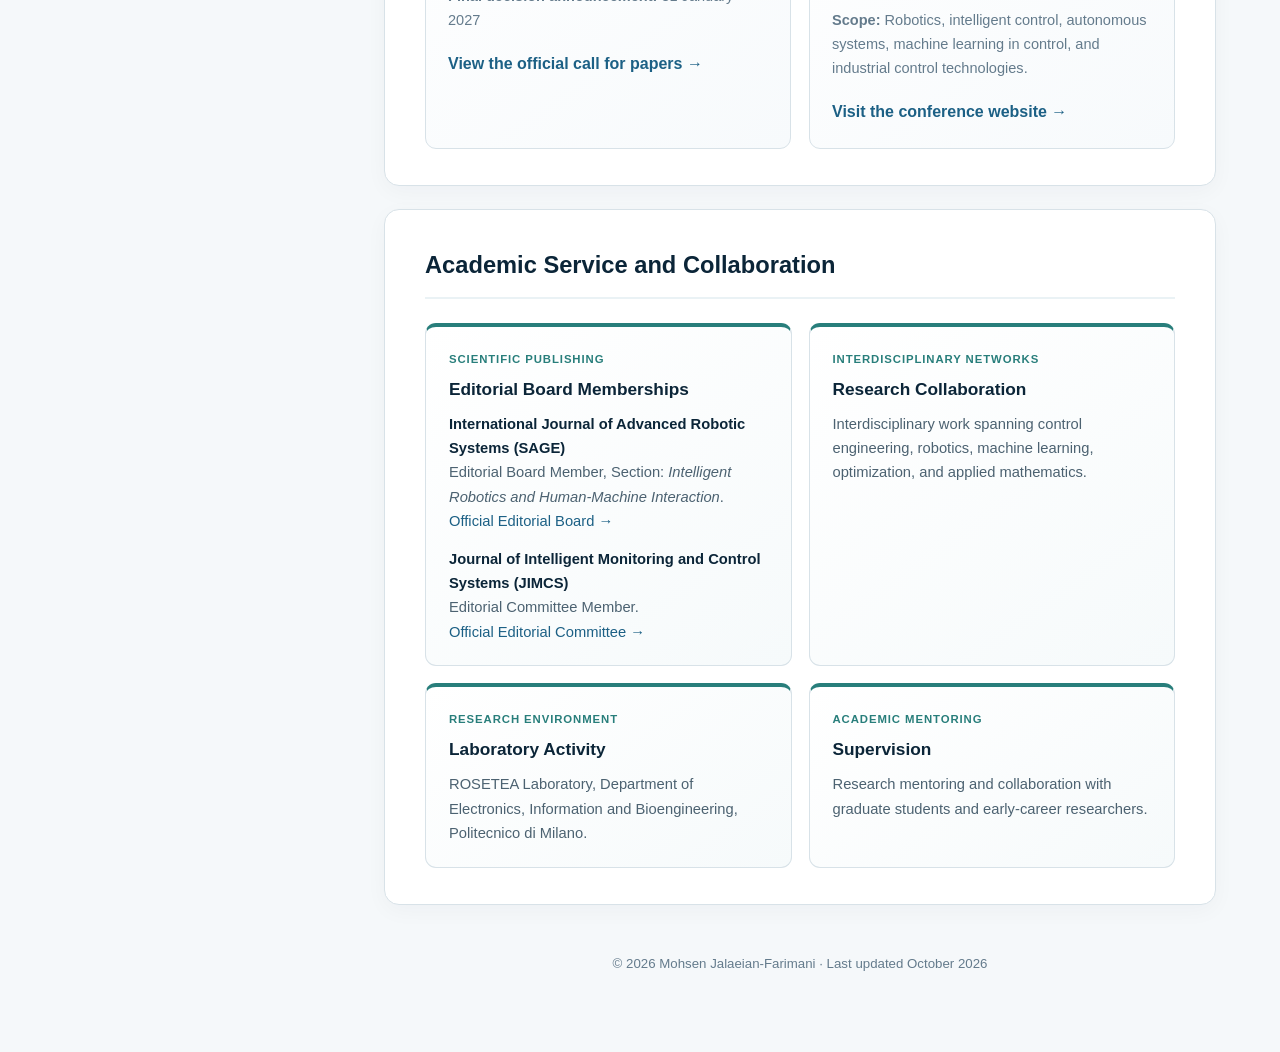
==== commit 6c339c4d: "Add files via upload" ====
--- a/index.html
+++ b/index.html
@@ -45,6 +45,31 @@
     .research-gallery-preview:focus-visible,.research-gallery-feature-link:focus-visible,.hero-gallery-cta:focus-visible,.gallery-nav-link:focus-visible{outline:3px solid #4e9c97;outline-offset:3px}
     @media(max-width:720px){.research-gallery-feature{grid-template-columns:1fr;gap:0}.research-gallery-feature-copy{padding:20px 20px 8px}.research-gallery-preview{min-height:150px;max-height:177px;padding:9px 12px 12px}.research-gallery-preview img{max-height:156px}}
     @media(prefers-reduced-motion:reduce){.hero-gallery-cta,.research-gallery-preview img{transition:none}.hero-gallery-cta:hover{transform:none}}
+
+    /* Publication discovery: styles scoped to the publications section only */
+    #publications .pub-section-intro{color:#506a7a;max-width:850px;margin:-4px 0 21px;font-size:.97rem}
+    #publications .pub-stat-strip{display:flex;flex-wrap:wrap;gap:13px;margin:0 0 25px}
+    #publications .pub-stat-strip>div{display:flex;align-items:center;gap:10px;border:1px solid #d9e6ea;border-radius:9px;padding:10px 13px;background:#f5fafb}
+    #publications .pub-stat-strip strong{font-size:1.25rem;line-height:1;color:#16716e}
+    #publications .pub-stat-strip span{font-size:.75rem;color:#526b7c;font-weight:700}
+    #publications .pub-section-subtitle{margin:28px 0 13px;font-size:1.19rem}
+    #publications .pub-research-grid{display:grid;grid-template-columns:repeat(2,minmax(0,1fr));gap:15px}
+    #publications .pub-research-feature{padding:22px;border:1px solid #d4e2e7;border-top:4px solid #287e7b;border-radius:11px;background:linear-gradient(143deg,#fff,#f5fafb)}
+    #publications .pub-feature-overline{display:block;color:#287e7b;font-size:.69rem;font-weight:850;letter-spacing:.07em;text-transform:uppercase;margin-bottom:8px}
+    #publications .pub-research-feature h4{font-size:1.07rem;line-height:1.4;margin:0 0 10px}
+    #publications .pub-research-feature h4 a{color:#0b3249}
+    #publications .pub-feature-meta{font-size:.79rem;color:#647b8a;margin:0 0 8px}
+    #publications .pub-feature-journal{font-size:.84rem;font-weight:700;color:#2e5b70;margin:0 0 10px}
+    #publications .pub-feature-summary{font-size:.88rem;color:#516879;margin:0 0 17px}
+    #publications .pub-feature-actions{display:flex;gap:12px;flex-wrap:wrap;align-items:center;font-size:.82rem;font-weight:700}
+    #publications .pub-primary-link{background:#1c6085;color:#fff!important;padding:9px 11px;border-radius:7px;text-decoration:none}
+    #publications .pub-primary-link:hover{background:#114a69;text-decoration:none}
+    #publications .pub-list-row{padding:13px 0;border-bottom:1px solid #e1e9ed}
+    #publications .pub-list-row:last-child{border-bottom:0}
+    #publications .pub-list-row h4{font-size:.95rem;line-height:1.5;margin:0 0 4px}
+    #publications .pub-list-row .pub-meta{font-size:.83rem}
+    #publications .pub-muted{color:#657b8b;font-size:.87rem;margin:0 0 4px}
+    @media(max-width:700px){#publications .pub-research-grid{grid-template-columns:1fr}#publications .pub-research-feature{padding:19px}#publications .pub-stat-strip{gap:8px}}
   </style>
 </head>
 <body>
@@ -142,16 +167,17 @@
     </section>
 
     <section id="publications">
-      <h3>Selected Publications</h3>
-      <article class="pub"><div class="pub-title">Experience Replay in Reinforcement Learning: A Systematic Review</div><div class="pub-meta">ISA Transactions, 168, 465-478, 2026.</div><div class="pub-meta">DOI: <a href="https://doi.org/10.1016/j.neucom.2026.134403" target="_blank" rel="noopener">10.1016/j.neucom.2026.134403</a></div><div class="chips"><span class="chip">Experience Replay</span><span class="chip">Reinforcement Learning</span><span class="chip">Systematic Review</span></div></article>
-      <article class="pub"><div class="pub-title">Self-Organizing Dual-Buffer Adaptive Clustering Experience Replay (SODACER) for Safe Reinforcement Learning in Optimal Control</div><div class="pub-meta">R. Khalili-Amirabadi, M. Jalaeian-Farimani, and O. Solaymani-Fard · Scientific Reports, 2026.</div><div class="chips"><span class="chip">Safe RL</span><span class="chip">Experience Replay</span></div></article>
-      <article class="pub"><div class="pub-title">LSTM-Empowered Reinforcement Learning in Bi-Level Optimal Control for Nonlinear Systems with Uncertain Dynamics</div><div class="pub-meta">R. K. Amirabadi, M. Jalaeian-Farimani, and O. S. Fard · ISA Transactions, 168, 465-478, 2026. <strong>[Verify final pagination]</strong></div><div class="chips"><span class="chip">Optimal Control</span><span class="chip">LSTM</span></div></article>
-      <article class="pub"><div class="pub-title">Event-Triggered Dynamic Seed Invasive Weed Optimization (ET-DSIWO): A Nature-Inspired Approach for Non-Stationary Optimization</div><div class="pub-meta">M. Jalaeian Farimani, R. Khalili Amirabadi, M. Esmaeili Ranjbar, and S. Samadzadeh · Nonlinear Dynamics, 113, 27611-27636, 2025.</div><div class="chips"><span class="chip">Dynamic Optimization</span></div></article>
-      <article class="pub"><div class="pub-title">Towards Optimal Control of HPV Model Using Safe Reinforcement Learning with Actor-Critic Neural Networks</div><div class="pub-meta">R. Khalili Amirabadi, O. S. Fard, and M. Jalaeian Farimani · Expert Systems with Applications, 264, 2025.</div><div class="chips"><span class="chip">Actor-Critic</span><span class="chip">Safe Control</span></div></article>
-      <article class="pub"><div class="pub-title">Bi-Level Adaptive Computed-Current Impedance Controller for Electrically Driven Robots</div><div class="pub-meta">M. Jalaeian-Farimani, M. M. Fateh, and M. Rahimiyan · Robotica, 39(2), 200-216, 2021.</div><div class="chips"><span class="chip">Robot Control</span><span class="chip">Impedance Control</span></div></article>
-      <article class="pub"><div class="pub-title">Optimal Predictive Impedance Control in the Presence of Uncertainty for a Lower Limb Rehabilitation Robot</div><div class="pub-meta">M. Jalaeian-Farimani, M. M. Fateh, and M. Rahimiyan · Journal of Systems Science and Complexity, 33(5), 1310-1329, 2020.</div><div class="chips"><span class="chip">Predictive Control</span><span class="chip">Rehabilitation Robotics</span></div></article>
-      <article class="pub"><div class="pub-title">Position Tracking of a 3-PSP Parallel Robot Using Dynamic Growing Interval Type-2 Fuzzy Neural Control</div><div class="pub-meta">S. F. Toloue, M. R. Akbarzadeh, A. Akbarzadeh, and M. Jalaeian-Farimani · Applied Soft Computing, 37, 1-14, 2015.</div><div class="chips"><span class="chip">Fuzzy-Neural Control</span><span class="chip">Parallel Robot</span></div></article>
-      <div class="callout">For the exhaustive and current record, use the linked <a href="https://scholar.google.com/citations?hl=en&amp;user=LU7XWE8AAAAJ">Google Scholar</a> profiles.</div>
+      <h3>Publications</h3>
+      <p class="pub-section-intro">Explore four selected research articles in depth, with verified bibliographic information, article abstracts, research contributions, DOI links, and downloadable citation formats. A complete list of journal publications and separate preprint records follows below.</p>
+      <div class="pub-stat-strip" aria-label="Publication index summary"><div><strong>4</strong><span>Featured article pages</span></div><div><strong>12</strong><span>Peer-reviewed journal articles</span></div><div><strong>3</strong><span>Preprints and working papers</span></div></div>
+      <h4 class="pub-section-subtitle">Featured research articles</h4>
+      <div class="pub-research-grid"><article class="pub-research-feature"><span class="pub-feature-overline">Reinforcement learning · Systematic review</span><h4><a href="papers/experience-replay-systematic-review.html">Experience replay in reinforcement learning: A systematic review</a></h4><p class="pub-feature-meta">Roya Khalili Amirabadi · Mohsen Jalaeian Farimani · Omid Solaymani Fard</p><p class="pub-feature-journal">Neurocomputing · 700, 134403 (2026)</p><p class="pub-feature-summary">PRISMA-guided synthesis of 200 included studies from an initial search set of 3,600 records.</p><div class="pub-feature-actions"><a class="pub-primary-link" href="papers/experience-replay-systematic-review.html">Read research summary &amp; citation tools →</a><a href="https://doi.org/10.1016/j.neucom.2026.134403" target="_blank" rel="noopener noreferrer">Publisher DOI ↗</a></div></article><article class="pub-research-feature"><span class="pub-feature-overline">Safe reinforcement learning · Adaptive replay</span><h4><a href="papers/sodacer-safe-reinforcement-learning.html">Self-Organizing Dual-Buffer Adaptive Clustering Experience Replay (SODACER) for safe reinforcement learning in optimal control</a></h4><p class="pub-feature-meta">Roya Khalili-Amirabadi · Mohsen Jalaeian-Farimani · Omid Solaymani-Fard</p><p class="pub-feature-journal">Scientific Reports · 16, 14960 (2026)</p><p class="pub-feature-summary">A functionally asymmetric Fast-Buffer / Slow-Buffer replay design, combining recent experiences with diverse historical samples.</p><div class="pub-feature-actions"><a class="pub-primary-link" href="papers/sodacer-safe-reinforcement-learning.html">Read research summary &amp; citation tools →</a><a href="https://doi.org/10.1038/s41598-026-44517-1" target="_blank" rel="noopener noreferrer">Publisher DOI ↗</a></div></article><article class="pub-research-feature"><span class="pub-feature-overline">Optimal control · Uncertainty estimation</span><h4><a href="papers/lstm-bilevel-optimal-control.html">LSTM-empowered reinforcement learning in Bi-level optimal control for nonlinear systems with uncertain dynamics</a></h4><p class="pub-feature-meta">Roya Khalili Amirabadi · Mohsen Jalaeian-Farimani · Omid S. Fard</p><p class="pub-feature-journal">ISA Transactions · 168, 465–478 (2026)</p><p class="pub-feature-summary">A master–slave bi-level formulation: Hamilton–Jacobi–Bellman-inspired actor–critic control at the master level and online LSTM estimation of lumped uncertainty at the slave level.</p><div class="pub-feature-actions"><a class="pub-primary-link" href="papers/lstm-bilevel-optimal-control.html">Read research summary &amp; citation tools →</a><a href="https://doi.org/10.1016/j.isatra.2025.11.027" target="_blank" rel="noopener noreferrer">Publisher DOI ↗</a></div></article><article class="pub-research-feature"><span class="pub-feature-overline">Event-triggered optimization · Dynamic environments</span><h4><a href="papers/et-dsiwo-dynamic-optimization.html">Event-triggered dynamic seed invasive weed optimization (ET-DSIWO): a nature-inspired approach for non-stationary optimization</a></h4><p class="pub-feature-meta">Mohsen Jalaeian Farimani · Roya Khalili Amirabadi · Mohsen Esmaeili Ranjbar · Shima Samadzadeh</p><p class="pub-feature-journal">Nonlinear Dynamics · 113, 27611–27636 (2025)</p><p class="pub-feature-summary">Dynamic Seed Bank Management (DSBM) inspired by transient and persistent seed-bank behavior, preserving and reactivating candidate solutions.</p><div class="pub-feature-actions"><a class="pub-primary-link" href="papers/et-dsiwo-dynamic-optimization.html">Read research summary &amp; citation tools →</a><a href="https://doi.org/10.1007/s11071-025-11513-5" target="_blank" rel="noopener noreferrer">Publisher DOI ↗</a></div></article></div>
+      <h4 class="pub-section-subtitle">Other peer-reviewed journal articles</h4>
+      <div class="pub-list"><article class="pub-list-row"><h4>Model Predictive Control of Wind Turbines: A Model-Oriented Review of Prediction Models, Control Objectives, and Nonlinear Aerodynamic Formulations</h4><div class="pub-feature-meta">Roya Khalili Amirabadi · Mohsen Jalaeian-Farimani · Mahdi Ghane</div><div class="pub-meta">Journal of Intelligent Monitoring and Control Systems · 1(1), 36–41 · 2026 · <a href="https://doi.org/10.65098/jimcs.01.2026.36.41" target="_blank" rel="noopener noreferrer">DOI ↗</a></div></article><article class="pub-list-row"><h4>Improved Control of Uncertain Chaotic Systems Using Hybrid Fuzzy Sliding Mode Techniques: Chattering Elimination and Robust Performance</h4><div class="pub-feature-meta">Roya Khalili Amirabadi · Omid Solaymani Fard · Amin Mansoori · Mohsen Jalaeian-Farimani</div><div class="pub-meta">Fuzzy Sets and Systems · 542, 109944 · 2026 · <a href="https://doi.org/10.1016/j.fss.2026.109944" target="_blank" rel="noopener noreferrer">DOI ↗</a></div></article><article class="pub-list-row"><h4>Towards optimal control of HPV model using safe reinforcement learning with actor–critic neural networks</h4><div class="pub-feature-meta">Roya Khalili Amirabadi · Omid Solaymani Fard · Mohsen Jalaeian-Farimani</div><div class="pub-meta">Expert Systems with Applications · 264, 125783 · 2025 · <a href="https://doi.org/10.1016/j.eswa.2024.125783" target="_blank" rel="noopener noreferrer">DOI ↗</a></div></article><article class="pub-list-row"><h4>Bi-Level Adaptive Computed-Current Impedance Controller for Electrically Driven Robots</h4><div class="pub-feature-meta">Mohsen Jalaeian-Farimani · M. M. Fateh · M. Rahimiyan</div><div class="pub-meta">Robotica · 39(2), 200–216 · 2021 · <a href="https://doi.org/10.1017/S0263574720000314" target="_blank" rel="noopener noreferrer">DOI ↗</a></div></article><article class="pub-list-row"><h4>Optimal Predictive Impedance Control in the Presence of Uncertainty for a Lower Limb Rehabilitation Robot</h4><div class="pub-feature-meta">Mohsen Jalaeian-Farimani · M. M. Fateh · M. Rahimiyan</div><div class="pub-meta">Journal of System Science and Complexity · 33(5), 1310–1329 · 2020 · <a href="https://doi.org/10.1007/s11424-020-8335-5" target="_blank" rel="noopener noreferrer">DOI ↗</a></div></article><article class="pub-list-row"><h4>Optimal Impedance Voltage-Controller for Electrically Driven Robots</h4><div class="pub-feature-meta">Mohsen Jalaeian-Farimani · M. M. Fateh · M. Rahimiyan</div><div class="pub-meta">International Journal of Industrial Electronics, Control and Optimization · 3(4), 483–490 · 2020 · <a href="https://doi.org/10.22111/ieco.2020.33183.1247" target="_blank" rel="noopener noreferrer">DOI ↗</a></div></article><article class="pub-list-row"><h4>Position Tracking of a 3-PSP Parallel Robot Using Dynamic Growing Interval Type-2 Fuzzy Neural Control</h4><div class="pub-feature-meta">S. F. Tolue · M.-R. Akbarzadeh-T · A. Akbarzadeh · Mohsen Jalaeian-Farimani</div><div class="pub-meta">Applied Soft Computing · 37, 1–14 · 2015 · <a href="https://doi.org/10.1016/j.asoc.2015.07.015" target="_blank" rel="noopener noreferrer">DOI ↗</a></div></article><article class="pub-list-row"><h4>Augmented Downhill Simplex a Modified Heuristic Optimization Method</h4><div class="pub-feature-meta">Mohsen Jalaeian-Farimani</div><div class="pub-meta">Journal of Computer &amp; Robotics · 5(2) · 2012 · DOI not listed in supplied CV</div></article></div>
+      <h4 class="pub-section-subtitle">Preprints &amp; working papers</h4>
+      <p class="pub-muted">These records are separated from the peer-reviewed journal publications; publication status should be checked at the linked source.</p>
+      <div class="pub-list"><article class="pub-list-row"><h4>Risk-Constrained MPPI Tuning with Update-Aware MA-ES Racing</h4><div class="pub-feature-meta">Morteza Kimiaei · Roya Khalili-Amirabadi · Mohsen Jalaeian-Farimani</div><div class="pub-meta">Working paper / preprint · 2026 · <a href="https://optimization-online.org/?p=37297" target="_blank" rel="noopener noreferrer">View record ↗</a></div></article><article class="pub-list-row"><h4>ETM-3D: A One-Parameter Multistable Quadratic Flow with an Explicit Absorbing Set and Intermittent Chaos</h4><div class="pub-feature-meta">Roya Khalili Amirabadi · Mohsen Jalaeian-Farimani</div><div class="pub-meta">Working paper / preprint · 2026 · <a href="https://arxiv.org/abs/2610.04768" target="_blank" rel="noopener noreferrer">View record ↗</a></div></article><article class="pub-list-row"><h4>A Systematic Review and Taxonomy of Reinforcement Learning-Model Predictive Control Integration for Linear Systems</h4><div class="pub-feature-meta">Mohsen Jalaeian-Farimani · Roya Khalili Amirabadi · Davoud Nikkhouy · Malihe Abdolbaghi · Mahshad Rastegar M. · Shima Samadzadeh</div><div class="pub-meta">Working paper / preprint · 2026 · <a href="https://arxiv.org/abs/2604.21030" target="_blank" rel="noopener noreferrer">View record ↗</a></div></article></div>
+      <div class="callout">For the author’s full research record see <a href="https://scholar.google.com/citations?hl=en&amp;user=LU7XWE8AAAAJ" target="_blank" rel="noopener noreferrer">Google Scholar</a> and <a href="https://orcid.org/0000-0002-4910-309X" target="_blank" rel="noopener noreferrer">ORCID</a>. Cite individual articles using their original publisher DOIs.</div>
     </section>
 
     <section id="teaching" aria-labelledby="teaching-title">
